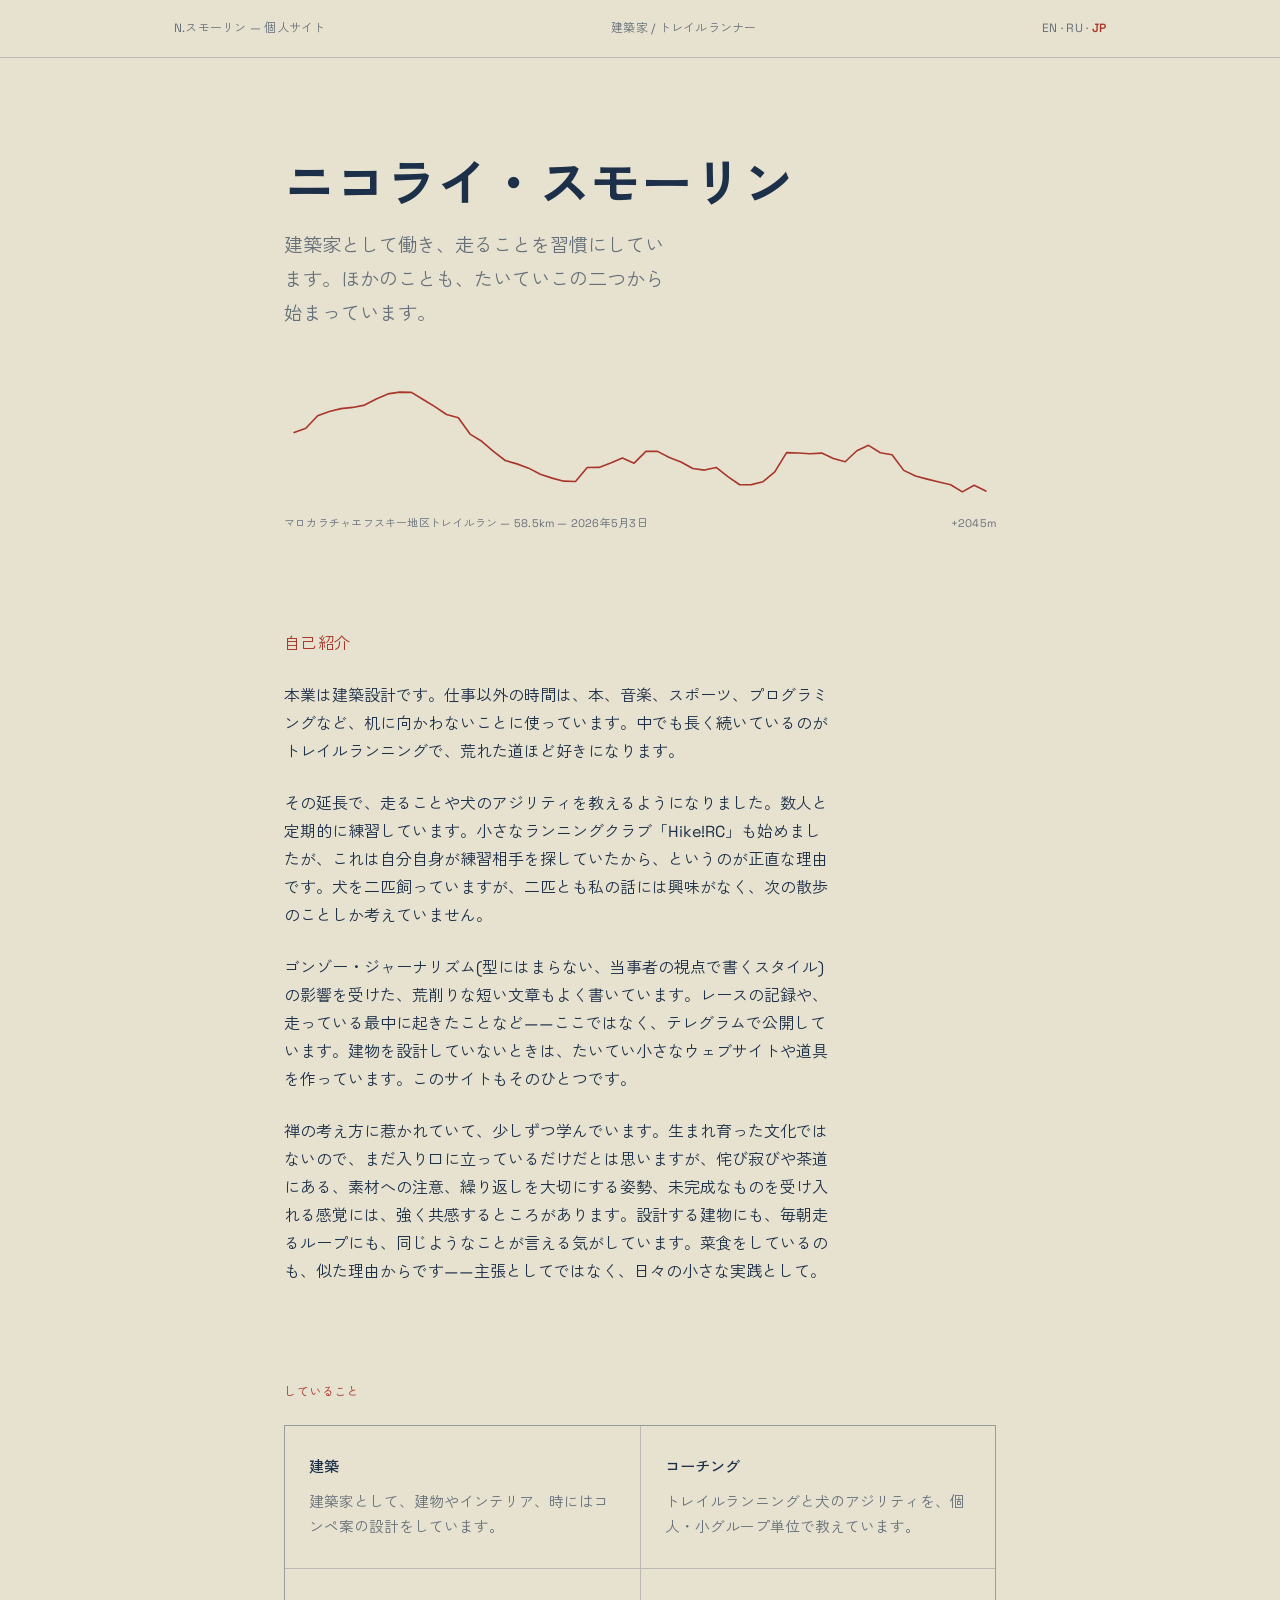
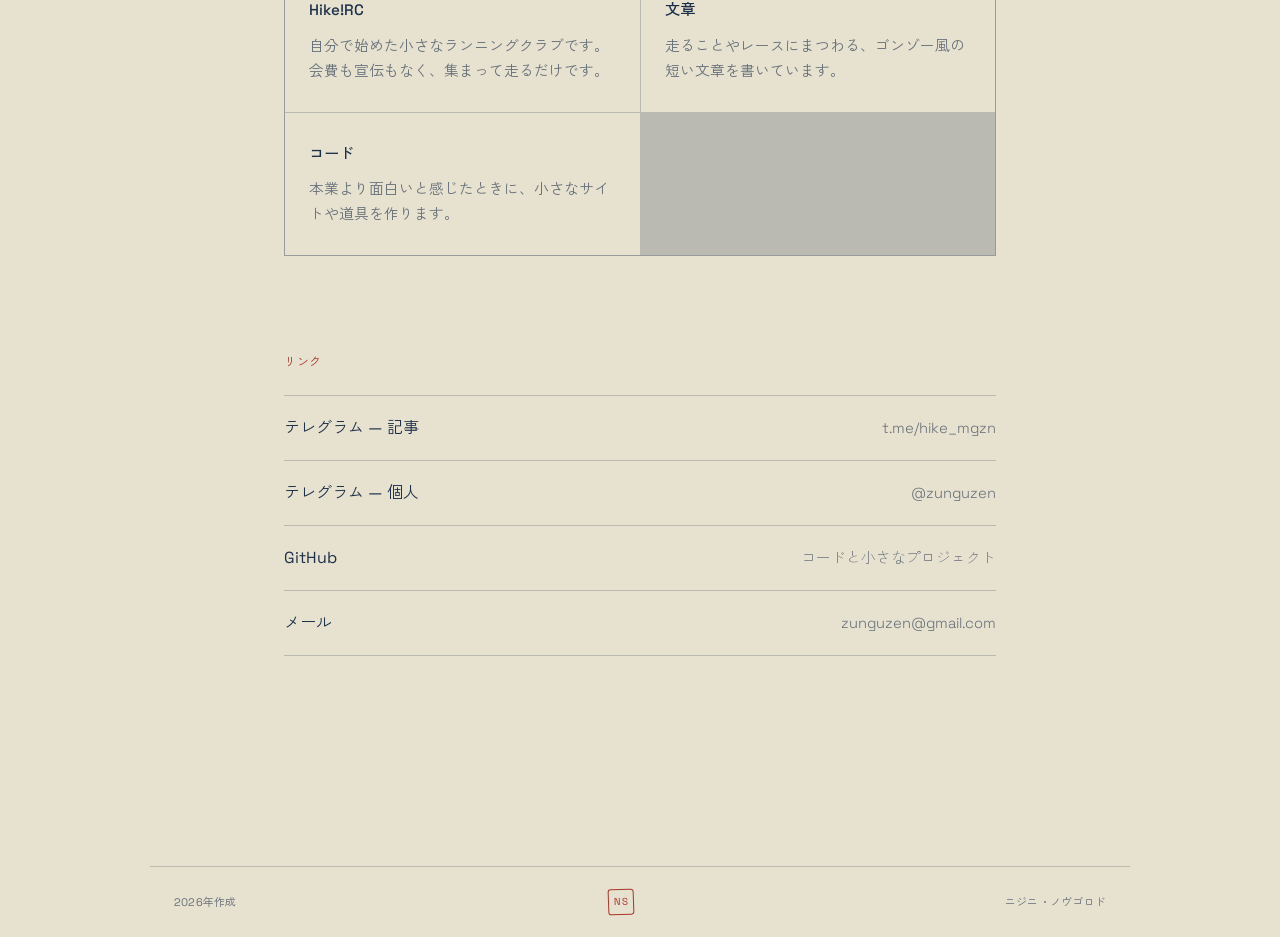
==== ja.html @ e9636cd4 "initial commit" ====
<!DOCTYPE html>
<html lang="ja">
<head>
<meta charset="UTF-8">
<meta name="viewport" content="width=device-width, initial-scale=1.0">
<title>ニコライ・スモーリン</title>
<meta name="description" content="ニコライ・スモーリン — 建築家、トレイルランナー、コーチ、そして文章を書く人。">
<link rel="preconnect" href="https://fonts.googleapis.com">
<link rel="preconnect" href="https://fonts.gstatic.com" crossorigin>
<link href="https://fonts.googleapis.com/css2?family=Space+Grotesk:wght@300;400;500;600;700&family=Zen+Kaku+Gothic+New:wght@300;400;500;700&display=swap" rel="stylesheet">
<style>
  :root{
    --ink: #E7E1CF;
    --ink-2: #DED6BC;
    --chalk: #1D3049;
    --chalk-dim: rgba(29,48,73,0.64);
    --rust: #A8362A;
    --hairline: rgba(29,48,73,0.22);
    --max-w: 760px;
  }

  *{ box-sizing: border-box; }
  html{ -webkit-text-size-adjust: 100%; }
  body{
    margin:0;
    background: var(--ink);
    color: var(--chalk);
    font-family: 'Space Grotesk', 'Zen Kaku Gothic New', sans-serif;
    line-height: 1.75;
    -webkit-font-smoothing: antialiased;
  }

  a{ color: var(--chalk); text-decoration: none; border-bottom: 1px solid var(--rust); }
  a:hover{ color: var(--rust); }
  a:focus-visible, button:focus-visible{
    outline: 2px solid var(--rust);
    outline-offset: 3px;
  }

  .sheet{
    max-width: 980px;
    margin: 0 auto;
    padding: 0 24px;
  }

  header.titleblock{
    border-bottom: 1px solid var(--hairline);
  }
  .titleblock-inner{
    max-width: 980px;
    margin: 0 auto;
    padding: 18px 24px;
    display:flex;
    justify-content: space-between;
    gap: 16px;
    font-family: 'Space Grotesk', 'Zen Kaku Gothic New', sans-serif;
    font-size: 12px;
    letter-spacing: 0.02em;
    color: var(--chalk-dim);
  }
  .titleblock-inner span{ white-space: nowrap; }
  .langs a{ border-bottom: none; color: var(--chalk-dim); }
  .langs a:hover{ color: var(--rust); }
  .langs strong{ color: var(--rust); font-weight: 600; }

  main{ padding-top: 96px; padding-bottom: 120px; }

  .hero{ max-width: var(--max-w); margin: 0 auto 28px; padding: 0 24px; }
  .hero h1{
    font-family: 'Space Grotesk', 'Zen Kaku Gothic New', sans-serif;
    font-weight: 700;
    font-size: clamp(2.1rem, 6vw, 3.2rem);
    letter-spacing: 0;
    margin: 0 0 14px;
    line-height: 1.2;
  }
  .hero p.role{
    font-family: 'Space Grotesk', 'Zen Kaku Gothic New', sans-serif;
    font-weight: 400;
    font-size: clamp(1.02rem, 2.4vw, 1.2rem);
    color: var(--chalk-dim);
    margin: 0 0 52px;
    max-width: 32ch;
  }

  .profile{
    max-width: var(--max-w);
    margin: 0 auto 10px;
    padding: 0 24px;
  }
  .profile svg{ width:100%; height: auto; display:block; }
  .profile-caption{
    max-width: var(--max-w);
    margin: 0 auto 96px;
    padding: 0 24px;
    font-family: 'Space Grotesk', 'Zen Kaku Gothic New', sans-serif;
    font-size: 11px;
    letter-spacing: 0.02em;
    color: var(--chalk-dim);
    display:flex;
    justify-content: space-between;
  }

  section{ max-width: var(--max-w); margin: 0 auto; padding: 0 24px; }
  section + section{ margin-top: 96px; }

  .label{
    font-family: 'Space Grotesk', 'Zen Kaku Gothic New', sans-serif;
    font-size: 12px;
    letter-spacing: 0.05em;
    color: var(--rust);
    margin: 0 0 22px;
  }

  .about p{
    font-size: 1rem;
    font-weight: 400;
    max-width: 34em;
    margin: 0 0 1.5em;
  }
  .about p:last-child{ margin-bottom: 0; }

  .grid{
    display:grid;
    grid-template-columns: repeat(2, 1fr);
    gap: 1px;
    background: var(--hairline);
    border: 1px solid var(--hairline);
    margin-top: 4px;
  }
  .grid-item{
    background: var(--ink);
    padding: 28px 24px;
  }
  .grid-item h3{
    font-family: 'Space Grotesk', 'Zen Kaku Gothic New', sans-serif;
    font-size: 0.95rem;
    font-weight: 500;
    margin: 0 0 10px;
  }
  .grid-item p{
    font-size: 0.92rem;
    color: var(--chalk-dim);
    margin: 0;
    line-height: 1.7;
  }

  .links{
    display:flex;
    flex-direction: column;
    border-top: 1px solid var(--hairline);
  }
  .links a{
    display:flex;
    justify-content: space-between;
    align-items: baseline;
    gap: 16px;
    padding: 18px 0;
    border-bottom: 1px solid var(--hairline);
    font-family: 'Space Grotesk', 'Zen Kaku Gothic New', sans-serif;
    font-size: 1rem;
  }
  .links a .desc{
    font-family: 'Space Grotesk', 'Zen Kaku Gothic New', sans-serif;
    font-weight: 300;
    font-size: 0.92rem;
    color: var(--chalk-dim);
    text-align: right;
  }
  .links a:hover .desc{ color: var(--rust); }

  footer{
    border-top: 1px solid var(--hairline);
    margin-top: 90px;
    padding: 22px 24px;
    font-family: 'Space Grotesk', 'Zen Kaku Gothic New', sans-serif;
    font-size: 11px;
    letter-spacing: 0.02em;
    color: var(--chalk-dim);
    display:flex;
    justify-content: space-between;
    align-items:center;
    max-width: 980px;
    margin-left:auto;
    margin-right:auto;
  }
  .seal{
    width: 26px;
    height: 26px;
    border: 1.5px solid var(--rust);
    border-radius: 3px;
    color: var(--rust);
    display:flex;
    align-items:center;
    justify-content:center;
    font-family: 'Space Grotesk', 'Zen Kaku Gothic New', sans-serif;
    font-size: 10px;
    letter-spacing: 0.02em;
    transform: rotate(-2deg);
    flex-shrink: 0;
  }

  @media (max-width: 560px){
    .grid{ grid-template-columns: 1fr; }
    .titleblock-inner{ font-size: 10.5px; }
    .links a{ flex-direction: column; gap: 2px; }
    .links a .desc{ text-align: left; }
    footer{ flex-direction: column; gap: 6px; }
  }

  @media (prefers-reduced-motion: no-preference){
    .profile path.route{
      stroke-dasharray: 900;
      stroke-dashoffset: 900;
      animation: draw 1.6s ease-out forwards;
    }
  }
  @keyframes draw{ to{ stroke-dashoffset: 0; } }
</style>
</head>
<body>

<header class="titleblock">
  <div class="titleblock-inner">
    <span>N.スモーリン — 個人サイト</span>
    <span>建築家 / トレイルランナー</span>
    <span class="langs"><a href="index.html">EN</a> · <a href="ru.html">RU</a> · <strong>JP</strong></span>
  </div>
</header>

<main>
  <div class="hero">
    <h1>ニコライ・スモーリン</h1>
    <p class="role">建築家として働き、走ることを習慣にしています。ほかのことも、たいていこの二つから始まっています。</p>
  </div>

  <div class="profile" aria-hidden="true">
    <svg viewBox="0 0 700 120" preserveAspectRatio="none">
      <path class="route" d="M10.0,49.7 L21.5,45.5 L33.1,33.2 L44.6,29.0 L56.1,26.2 L67.6,25.0 L79.2,22.7 L90.7,16.7 L102.2,11.7 L113.7,10.0 L125.3,10.2 L136.8,17.2 L148.3,24.2 L159.8,32.0 L171.4,35.1 L182.9,51.2 L194.4,58.3 L205.9,68.2 L217.5,77.2 L229.0,80.5 L240.5,84.7 L252.0,90.7 L263.6,94.5 L275.1,97.5 L286.6,97.8 L298.1,84.1 L309.7,84.0 L321.2,79.7 L332.7,74.7 L344.2,79.8 L355.8,68.2 L367.3,68.2 L378.8,74.3 L390.3,78.6 L401.9,85.1 L413.4,86.6 L424.9,84.0 L436.4,93.0 L448.0,101.0 L459.5,100.9 L471.0,98.0 L482.5,88.3 L494.1,69.4 L505.6,69.8 L517.1,70.6 L528.6,69.9 L540.2,75.2 L551.7,78.4 L563.2,67.6 L574.7,62.3 L586.3,69.6 L597.8,71.5 L609.3,86.9 L620.8,92.5 L632.4,95.5 L643.9,98.3 L655.4,101.0 L666.9,108.0 L678.5,101.5 L690.0,107.2"
            fill="none" stroke="var(--rust)" stroke-width="1.6" stroke-linecap="round" stroke-linejoin="round"/>
    </svg>
  </div>
  <div class="profile-caption">
    <span>マロカラチャエフスキー地区トレイルラン — 58.5km — 2026年5月3日</span>
    <span>+2045m</span>
  </div>

  <section class="about">
    <p class="label">自己紹介</p>
    <p>本業は建築設計です。仕事以外の時間は、本、音楽、スポーツ、プログラミングなど、机に向かわないことに使っています。中でも長く続いているのがトレイルランニングで、荒れた道ほど好きになります。</p>
    <p>その延長で、走ることや犬のアジリティを教えるようになりました。数人と定期的に練習しています。小さなランニングクラブ「Hike!RC」も始めましたが、これは自分自身が練習相手を探していたから、というのが正直な理由です。犬を二匹飼っていますが、二匹とも私の話には興味がなく、次の散歩のことしか考えていません。</p>
    <p>ゴンゾー・ジャーナリズム(型にはまらない、当事者の視点で書くスタイル)の影響を受けた、荒削りな短い文章もよく書いています。レースの記録や、走っている最中に起きたことなど――ここではなく、テレグラムで公開しています。建物を設計していないときは、たいてい小さなウェブサイトや道具を作っています。このサイトもそのひとつです。</p>
    <p>禅の考え方に惹かれていて、少しずつ学んでいます。生まれ育った文化ではないので、まだ入り口に立っているだけだとは思いますが、侘び寂びや茶道にある、素材への注意、繰り返しを大切にする姿勢、未完成なものを受け入れる感覚には、強く共感するところがあります。設計する建物にも、毎朝走るループにも、同じようなことが言える気がしています。菜食をしているのも、似た理由からです――主張としてではなく、日々の小さな実践として。</p>
  </section>

  <section class="what">
    <p class="label">していること</p>
    <div class="grid">
      <div class="grid-item">
        <h3>建築</h3>
        <p>建築家として、建物やインテリア、時にはコンペ案の設計をしています。</p>
      </div>
      <div class="grid-item">
        <h3>コーチング</h3>
        <p>トレイルランニングと犬のアジリティを、個人・小グループ単位で教えています。</p>
      </div>
      <div class="grid-item">
        <h3>Hike!RC</h3>
        <p>自分で始めた小さなランニングクラブです。会費も宣伝もなく、集まって走るだけです。</p>
      </div>
      <div class="grid-item">
        <h3>文章</h3>
        <p>走ることやレースにまつわる、ゴンゾー風の短い文章を書いています。</p>
      </div>
      <div class="grid-item">
        <h3>コード</h3>
        <p>本業より面白いと感じたときに、小さなサイトや道具を作ります。</p>
      </div>
    </div>
  </section>

  <section class="elsewhere">
    <p class="label">リンク</p>
    <div class="links">
      <a href="https://t.me/hike_mgzn" target="_blank" rel="noopener">
        <span>テレグラム — 記事</span>
        <span class="desc">t.me/hike_mgzn</span>
      </a>
      <a href="https://t.me/zunguzen" target="_blank" rel="noopener">
        <span>テレグラム — 個人</span>
        <span class="desc">@zunguzen</span>
      </a>
      <a href="https://github.com/zunguzen" target="_blank" rel="noopener">
        <span>GitHub</span>
        <span class="desc">コードと小さなプロジェクト</span>
      </a>
      <a href="mailto:zunguzen@gmail.com">
        <span>メール</span>
        <span class="desc">zunguzen@gmail.com</span>
      </a>
    </div>
  </section>
</main>

<footer>
  <span>2026年作成</span>
  <span class="seal" aria-hidden="true">NS</span>
  <span>ニジニ・ノヴゴロド</span>
</footer>

</body>
</html>
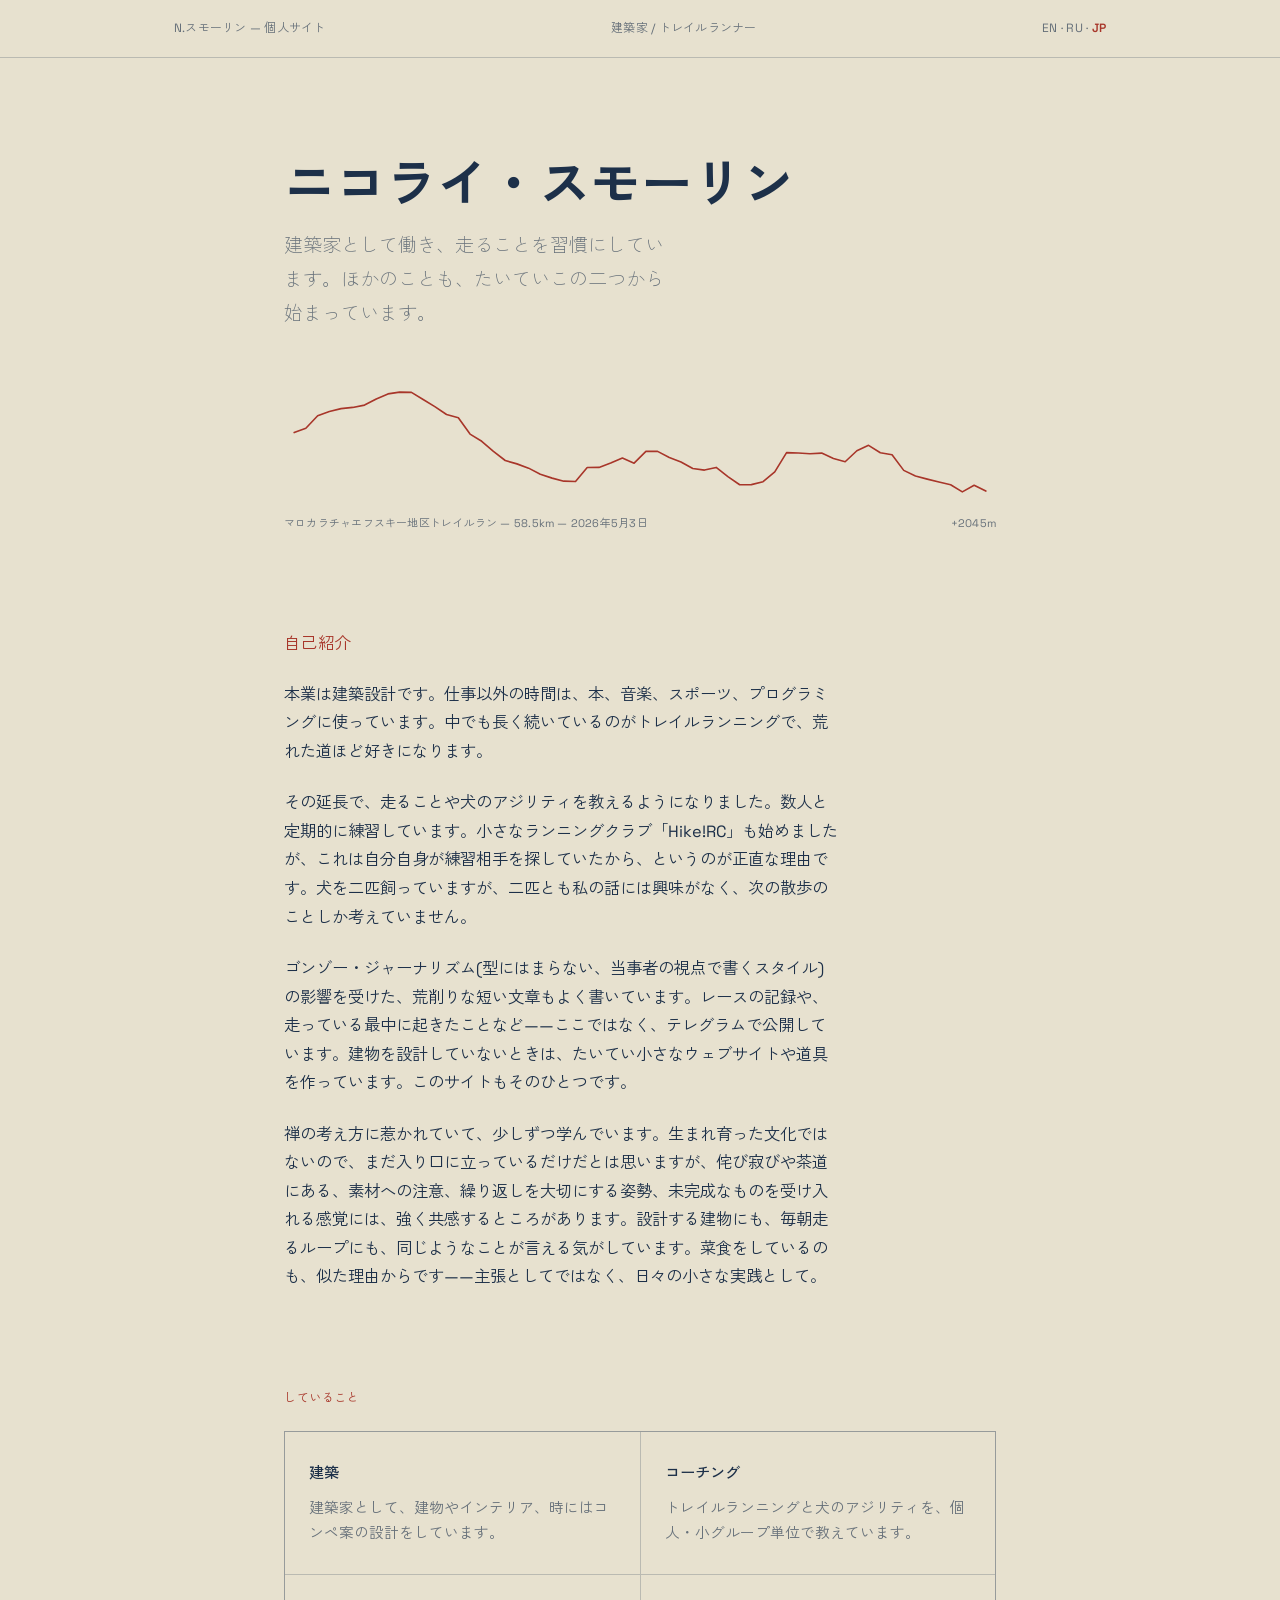
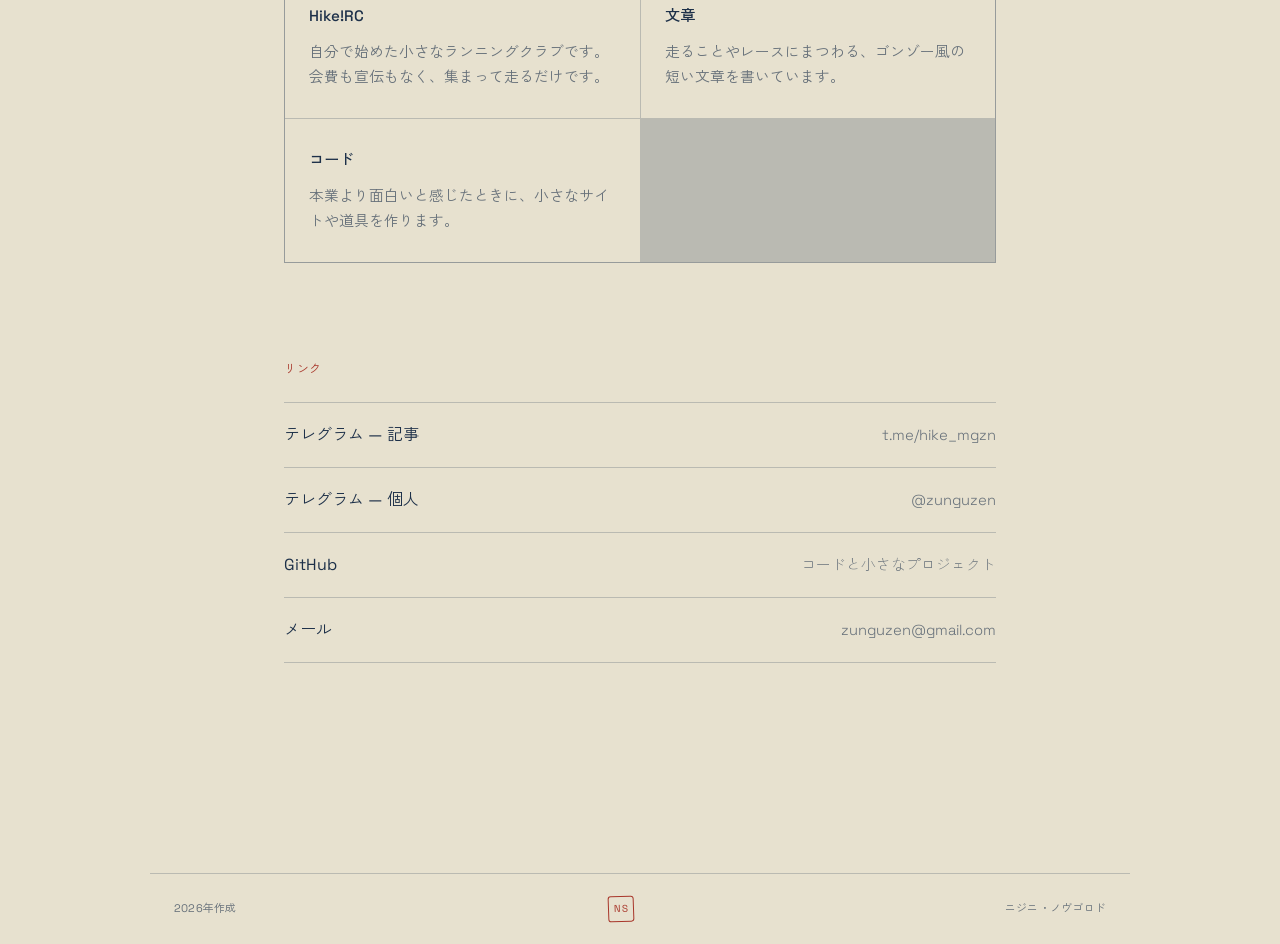
==== commit 648d1fd9: "styles added" ====
--- a/ja.html
+++ b/ja.html
@@ -8,215 +8,7 @@
 <link rel="preconnect" href="https://fonts.googleapis.com">
 <link rel="preconnect" href="https://fonts.gstatic.com" crossorigin>
 <link href="https://fonts.googleapis.com/css2?family=Space+Grotesk:wght@300;400;500;600;700&family=Zen+Kaku+Gothic+New:wght@300;400;500;700&display=swap" rel="stylesheet">
-<style>
-  :root{
-    --ink: #E7E1CF;
-    --ink-2: #DED6BC;
-    --chalk: #1D3049;
-    --chalk-dim: rgba(29,48,73,0.64);
-    --rust: #A8362A;
-    --hairline: rgba(29,48,73,0.22);
-    --max-w: 760px;
-  }
-
-  *{ box-sizing: border-box; }
-  html{ -webkit-text-size-adjust: 100%; }
-  body{
-    margin:0;
-    background: var(--ink);
-    color: var(--chalk);
-    font-family: 'Space Grotesk', 'Zen Kaku Gothic New', sans-serif;
-    line-height: 1.75;
-    -webkit-font-smoothing: antialiased;
-  }
-
-  a{ color: var(--chalk); text-decoration: none; border-bottom: 1px solid var(--rust); }
-  a:hover{ color: var(--rust); }
-  a:focus-visible, button:focus-visible{
-    outline: 2px solid var(--rust);
-    outline-offset: 3px;
-  }
-
-  .sheet{
-    max-width: 980px;
-    margin: 0 auto;
-    padding: 0 24px;
-  }
-
-  header.titleblock{
-    border-bottom: 1px solid var(--hairline);
-  }
-  .titleblock-inner{
-    max-width: 980px;
-    margin: 0 auto;
-    padding: 18px 24px;
-    display:flex;
-    justify-content: space-between;
-    gap: 16px;
-    font-family: 'Space Grotesk', 'Zen Kaku Gothic New', sans-serif;
-    font-size: 12px;
-    letter-spacing: 0.02em;
-    color: var(--chalk-dim);
-  }
-  .titleblock-inner span{ white-space: nowrap; }
-  .langs a{ border-bottom: none; color: var(--chalk-dim); }
-  .langs a:hover{ color: var(--rust); }
-  .langs strong{ color: var(--rust); font-weight: 600; }
-
-  main{ padding-top: 96px; padding-bottom: 120px; }
-
-  .hero{ max-width: var(--max-w); margin: 0 auto 28px; padding: 0 24px; }
-  .hero h1{
-    font-family: 'Space Grotesk', 'Zen Kaku Gothic New', sans-serif;
-    font-weight: 700;
-    font-size: clamp(2.1rem, 6vw, 3.2rem);
-    letter-spacing: 0;
-    margin: 0 0 14px;
-    line-height: 1.2;
-  }
-  .hero p.role{
-    font-family: 'Space Grotesk', 'Zen Kaku Gothic New', sans-serif;
-    font-weight: 400;
-    font-size: clamp(1.02rem, 2.4vw, 1.2rem);
-    color: var(--chalk-dim);
-    margin: 0 0 52px;
-    max-width: 32ch;
-  }
-
-  .profile{
-    max-width: var(--max-w);
-    margin: 0 auto 10px;
-    padding: 0 24px;
-  }
-  .profile svg{ width:100%; height: auto; display:block; }
-  .profile-caption{
-    max-width: var(--max-w);
-    margin: 0 auto 96px;
-    padding: 0 24px;
-    font-family: 'Space Grotesk', 'Zen Kaku Gothic New', sans-serif;
-    font-size: 11px;
-    letter-spacing: 0.02em;
-    color: var(--chalk-dim);
-    display:flex;
-    justify-content: space-between;
-  }
-
-  section{ max-width: var(--max-w); margin: 0 auto; padding: 0 24px; }
-  section + section{ margin-top: 96px; }
-
-  .label{
-    font-family: 'Space Grotesk', 'Zen Kaku Gothic New', sans-serif;
-    font-size: 12px;
-    letter-spacing: 0.05em;
-    color: var(--rust);
-    margin: 0 0 22px;
-  }
-
-  .about p{
-    font-size: 1rem;
-    font-weight: 400;
-    max-width: 34em;
-    margin: 0 0 1.5em;
-  }
-  .about p:last-child{ margin-bottom: 0; }
-
-  .grid{
-    display:grid;
-    grid-template-columns: repeat(2, 1fr);
-    gap: 1px;
-    background: var(--hairline);
-    border: 1px solid var(--hairline);
-    margin-top: 4px;
-  }
-  .grid-item{
-    background: var(--ink);
-    padding: 28px 24px;
-  }
-  .grid-item h3{
-    font-family: 'Space Grotesk', 'Zen Kaku Gothic New', sans-serif;
-    font-size: 0.95rem;
-    font-weight: 500;
-    margin: 0 0 10px;
-  }
-  .grid-item p{
-    font-size: 0.92rem;
-    color: var(--chalk-dim);
-    margin: 0;
-    line-height: 1.7;
-  }
-
-  .links{
-    display:flex;
-    flex-direction: column;
-    border-top: 1px solid var(--hairline);
-  }
-  .links a{
-    display:flex;
-    justify-content: space-between;
-    align-items: baseline;
-    gap: 16px;
-    padding: 18px 0;
-    border-bottom: 1px solid var(--hairline);
-    font-family: 'Space Grotesk', 'Zen Kaku Gothic New', sans-serif;
-    font-size: 1rem;
-  }
-  .links a .desc{
-    font-family: 'Space Grotesk', 'Zen Kaku Gothic New', sans-serif;
-    font-weight: 300;
-    font-size: 0.92rem;
-    color: var(--chalk-dim);
-    text-align: right;
-  }
-  .links a:hover .desc{ color: var(--rust); }
-
-  footer{
-    border-top: 1px solid var(--hairline);
-    margin-top: 90px;
-    padding: 22px 24px;
-    font-family: 'Space Grotesk', 'Zen Kaku Gothic New', sans-serif;
-    font-size: 11px;
-    letter-spacing: 0.02em;
-    color: var(--chalk-dim);
-    display:flex;
-    justify-content: space-between;
-    align-items:center;
-    max-width: 980px;
-    margin-left:auto;
-    margin-right:auto;
-  }
-  .seal{
-    width: 26px;
-    height: 26px;
-    border: 1.5px solid var(--rust);
-    border-radius: 3px;
-    color: var(--rust);
-    display:flex;
-    align-items:center;
-    justify-content:center;
-    font-family: 'Space Grotesk', 'Zen Kaku Gothic New', sans-serif;
-    font-size: 10px;
-    letter-spacing: 0.02em;
-    transform: rotate(-2deg);
-    flex-shrink: 0;
-  }
-
-  @media (max-width: 560px){
-    .grid{ grid-template-columns: 1fr; }
-    .titleblock-inner{ font-size: 10.5px; }
-    .links a{ flex-direction: column; gap: 2px; }
-    .links a .desc{ text-align: left; }
-    footer{ flex-direction: column; gap: 6px; }
-  }
-
-  @media (prefers-reduced-motion: no-preference){
-    .profile path.route{
-      stroke-dasharray: 900;
-      stroke-dashoffset: 900;
-      animation: draw 1.6s ease-out forwards;
-    }
-  }
-  @keyframes draw{ to{ stroke-dashoffset: 0; } }
-</style>
+<link rel="stylesheet" href="style.css">
 </head>
 <body>
 
@@ -247,7 +39,7 @@
 
   <section class="about">
     <p class="label">自己紹介</p>
-    <p>本業は建築設計です。仕事以外の時間は、本、音楽、スポーツ、プログラミングなど、机に向かわないことに使っています。中でも長く続いているのがトレイルランニングで、荒れた道ほど好きになります。</p>
+    <p>本業は建築設計です。仕事以外の時間は、本、音楽、スポーツ、プログラミングに使っています。中でも長く続いているのがトレイルランニングで、荒れた道ほど好きになります。</p>
     <p>その延長で、走ることや犬のアジリティを教えるようになりました。数人と定期的に練習しています。小さなランニングクラブ「Hike!RC」も始めましたが、これは自分自身が練習相手を探していたから、というのが正直な理由です。犬を二匹飼っていますが、二匹とも私の話には興味がなく、次の散歩のことしか考えていません。</p>
     <p>ゴンゾー・ジャーナリズム(型にはまらない、当事者の視点で書くスタイル)の影響を受けた、荒削りな短い文章もよく書いています。レースの記録や、走っている最中に起きたことなど――ここではなく、テレグラムで公開しています。建物を設計していないときは、たいてい小さなウェブサイトや道具を作っています。このサイトもそのひとつです。</p>
     <p>禅の考え方に惹かれていて、少しずつ学んでいます。生まれ育った文化ではないので、まだ入り口に立っているだけだとは思いますが、侘び寂びや茶道にある、素材への注意、繰り返しを大切にする姿勢、未完成なものを受け入れる感覚には、強く共感するところがあります。設計する建物にも、毎朝走るループにも、同じようなことが言える気がしています。菜食をしているのも、似た理由からです――主張としてではなく、日々の小さな実践として。</p>
--- a/style.css
+++ b/style.css
@@ -0,0 +1,258 @@
+:root{
+  --ink: #E7E1CF;
+  --ink-2: #DED6BC;
+  --chalk: #1D3049;
+  --chalk-dim: rgba(29,48,73,0.64);
+  --rust: #A8362A;
+  --hairline: rgba(29,48,73,0.22);
+  --max-w: 760px;
+
+  /* language-tunable values — overridden per html[lang] below */
+  --font: 'Space Grotesk', sans-serif;
+  --body-lh: 1.5;
+  --title-tracking: 0.06em;
+  --hero-size: clamp(2.6rem, 7vw, 4rem);
+  --hero-tracking: -0.015em;
+  --hero-lh: 1.02;
+  --role-size: clamp(1.1rem, 2.6vw, 1.4rem);
+  --role-maxw: 42ch;
+  --caption-tracking: 0.08em;
+  --label-tracking: 0.08em;
+  --about-maxw: 62ch;
+  --links-font-size: 1.05rem;
+  --desc-font-size: 0.95rem;
+  --grid-p-size: 0.96rem;
+  --grid-p-lh: 1.5;
+  --footer-tracking: 0.06em;
+}
+
+html[lang="ru"]{
+  --font: 'Space Grotesk', 'IBM Plex Sans', sans-serif;
+  --body-lh: 1.55;
+  --title-tracking: 0.04em;
+  --hero-size: clamp(2.4rem, 6.5vw, 3.7rem);
+  --hero-tracking: -0.01em;
+  --hero-lh: 1.05;
+  --caption-tracking: 0.05em;
+  --label-tracking: 0.05em;
+  --footer-tracking: 0.04em;
+}
+
+html[lang="ja"]{
+  --font: 'Space Grotesk', 'Zen Kaku Gothic New', sans-serif;
+  --body-lh: 1.75;
+  --title-tracking: 0.02em;
+  --hero-size: clamp(2.1rem, 6vw, 3.2rem);
+  --hero-tracking: 0;
+  --hero-lh: 1.2;
+  --role-size: clamp(1.02rem, 2.4vw, 1.2rem);
+  --role-maxw: 32ch;
+  --caption-tracking: 0.02em;
+  --label-tracking: 0.05em;
+  --about-maxw: 34em;
+  --links-font-size: 1rem;
+  --desc-font-size: 0.92rem;
+  --grid-p-size: 0.92rem;
+  --grid-p-lh: 1.7;
+  --footer-tracking: 0.02em;
+}
+
+*{ box-sizing: border-box; }
+html{ -webkit-text-size-adjust: 100%; }
+body{
+  margin:0;
+  background: var(--ink);
+  color: var(--chalk);
+  font-family: var(--font);
+  line-height: var(--body-lh);
+  -webkit-font-smoothing: antialiased;
+}
+
+a{ color: var(--chalk); text-decoration: none; border-bottom: 1px solid var(--rust); }
+a:hover{ color: var(--rust); }
+a:focus-visible, button:focus-visible{
+  outline: 2px solid var(--rust);
+  outline-offset: 3px;
+}
+
+.sheet{
+  max-width: 980px;
+  margin: 0 auto;
+  padding: 0 24px;
+}
+
+/* Title block, drafting-sheet convention: identifies the drawing */
+header.titleblock{
+  border-bottom: 1px solid var(--hairline);
+}
+.titleblock-inner{
+  max-width: 980px;
+  margin: 0 auto;
+  padding: 18px 24px;
+  display:flex;
+  justify-content: space-between;
+  gap: 16px;
+  font-family: var(--font);
+  font-size: 12px;
+  letter-spacing: var(--title-tracking);
+  color: var(--chalk-dim);
+}
+.titleblock-inner span{ white-space: nowrap; }
+.langs a{ border-bottom: none; color: var(--chalk-dim); }
+.langs a:hover{ color: var(--rust); }
+.langs strong{ color: var(--rust); font-weight: 600; }
+
+main{ padding-top: 96px; padding-bottom: 120px; }
+
+.hero{ max-width: var(--max-w); margin: 0 auto 28px; padding: 0 24px; }
+.hero h1{
+  font-family: var(--font);
+  font-weight: 700;
+  font-size: var(--hero-size);
+  letter-spacing: var(--hero-tracking);
+  margin: 0 0 14px;
+  line-height: var(--hero-lh);
+}
+.hero p.role{
+  font-family: var(--font);
+  font-weight: 300;
+  font-size: var(--role-size);
+  color: var(--chalk-dim);
+  margin: 0 0 52px;
+  max-width: var(--role-maxw);
+}
+
+/* elevation profile motif */
+.profile{
+  max-width: var(--max-w);
+  margin: 0 auto 10px;
+  padding: 0 24px;
+}
+.profile svg{ width:100%; height: auto; display:block; }
+.profile-caption{
+  max-width: var(--max-w);
+  margin: 0 auto 96px;
+  padding: 0 24px;
+  font-family: var(--font);
+  font-size: 11px;
+  letter-spacing: var(--caption-tracking);
+  color: var(--chalk-dim);
+  display:flex;
+  justify-content: space-between;
+}
+
+section{ max-width: var(--max-w); margin: 0 auto; padding: 0 24px; }
+section + section{ margin-top: 96px; }
+
+.label{
+  font-family: var(--font);
+  font-size: 12px;
+  letter-spacing: var(--label-tracking);
+  color: var(--rust);
+  margin: 0 0 22px;
+}
+
+.about p{
+  font-size: 1.02rem;
+  font-weight: 400;
+  max-width: var(--about-maxw);
+  margin: 0 0 1.4em;
+}
+.about p:last-child{ margin-bottom: 0; }
+
+.grid{
+  display:grid;
+  grid-template-columns: repeat(2, 1fr);
+  gap: 1px;
+  background: var(--hairline);
+  border: 1px solid var(--hairline);
+  margin-top: 4px;
+}
+.grid-item{
+  background: var(--ink);
+  padding: 28px 24px;
+}
+.grid-item h3{
+  font-family: var(--font);
+  font-size: 0.95rem;
+  font-weight: 500;
+  margin: 0 0 10px;
+}
+.grid-item p{
+  font-size: var(--grid-p-size);
+  color: var(--chalk-dim);
+  margin: 0;
+  line-height: var(--grid-p-lh);
+}
+
+.links{
+  display:flex;
+  flex-direction: column;
+  border-top: 1px solid var(--hairline);
+}
+.links a{
+  display:flex;
+  justify-content: space-between;
+  align-items: baseline;
+  gap: 16px;
+  padding: 18px 0;
+  border-bottom: 1px solid var(--hairline);
+  font-family: var(--font);
+  font-size: var(--links-font-size);
+}
+.links a .desc{
+  font-family: var(--font);
+  font-weight: 300;
+  font-size: var(--desc-font-size);
+  color: var(--chalk-dim);
+  text-align: right;
+}
+.links a:hover .desc{ color: var(--rust); }
+
+footer{
+  border-top: 1px solid var(--hairline);
+  margin-top: 90px;
+  padding: 22px 24px;
+  font-family: var(--font);
+  font-size: 11px;
+  letter-spacing: var(--footer-tracking);
+  color: var(--chalk-dim);
+  display:flex;
+  justify-content: space-between;
+  align-items:center;
+  max-width: 980px;
+  margin-left:auto;
+  margin-right:auto;
+}
+.seal{
+  width: 26px;
+  height: 26px;
+  border: 1.5px solid var(--rust);
+  border-radius: 3px;
+  color: var(--rust);
+  display:flex;
+  align-items:center;
+  justify-content:center;
+  font-family: var(--font);
+  font-size: 10px;
+  letter-spacing: 0.02em;
+  transform: rotate(-2deg);
+  flex-shrink: 0;
+}
+
+@media (max-width: 560px){
+  .grid{ grid-template-columns: 1fr; }
+  .titleblock-inner{ font-size: 10.5px; }
+  .links a{ flex-direction: column; gap: 2px; }
+  .links a .desc{ text-align: left; }
+  footer{ flex-direction: column; gap: 6px; }
+}
+
+@media (prefers-reduced-motion: no-preference){
+  .profile path.route{
+    stroke-dasharray: 900;
+    stroke-dashoffset: 900;
+    animation: draw 1.6s ease-out forwards;
+  }
+}
+@keyframes draw{ to{ stroke-dashoffset: 0; } }
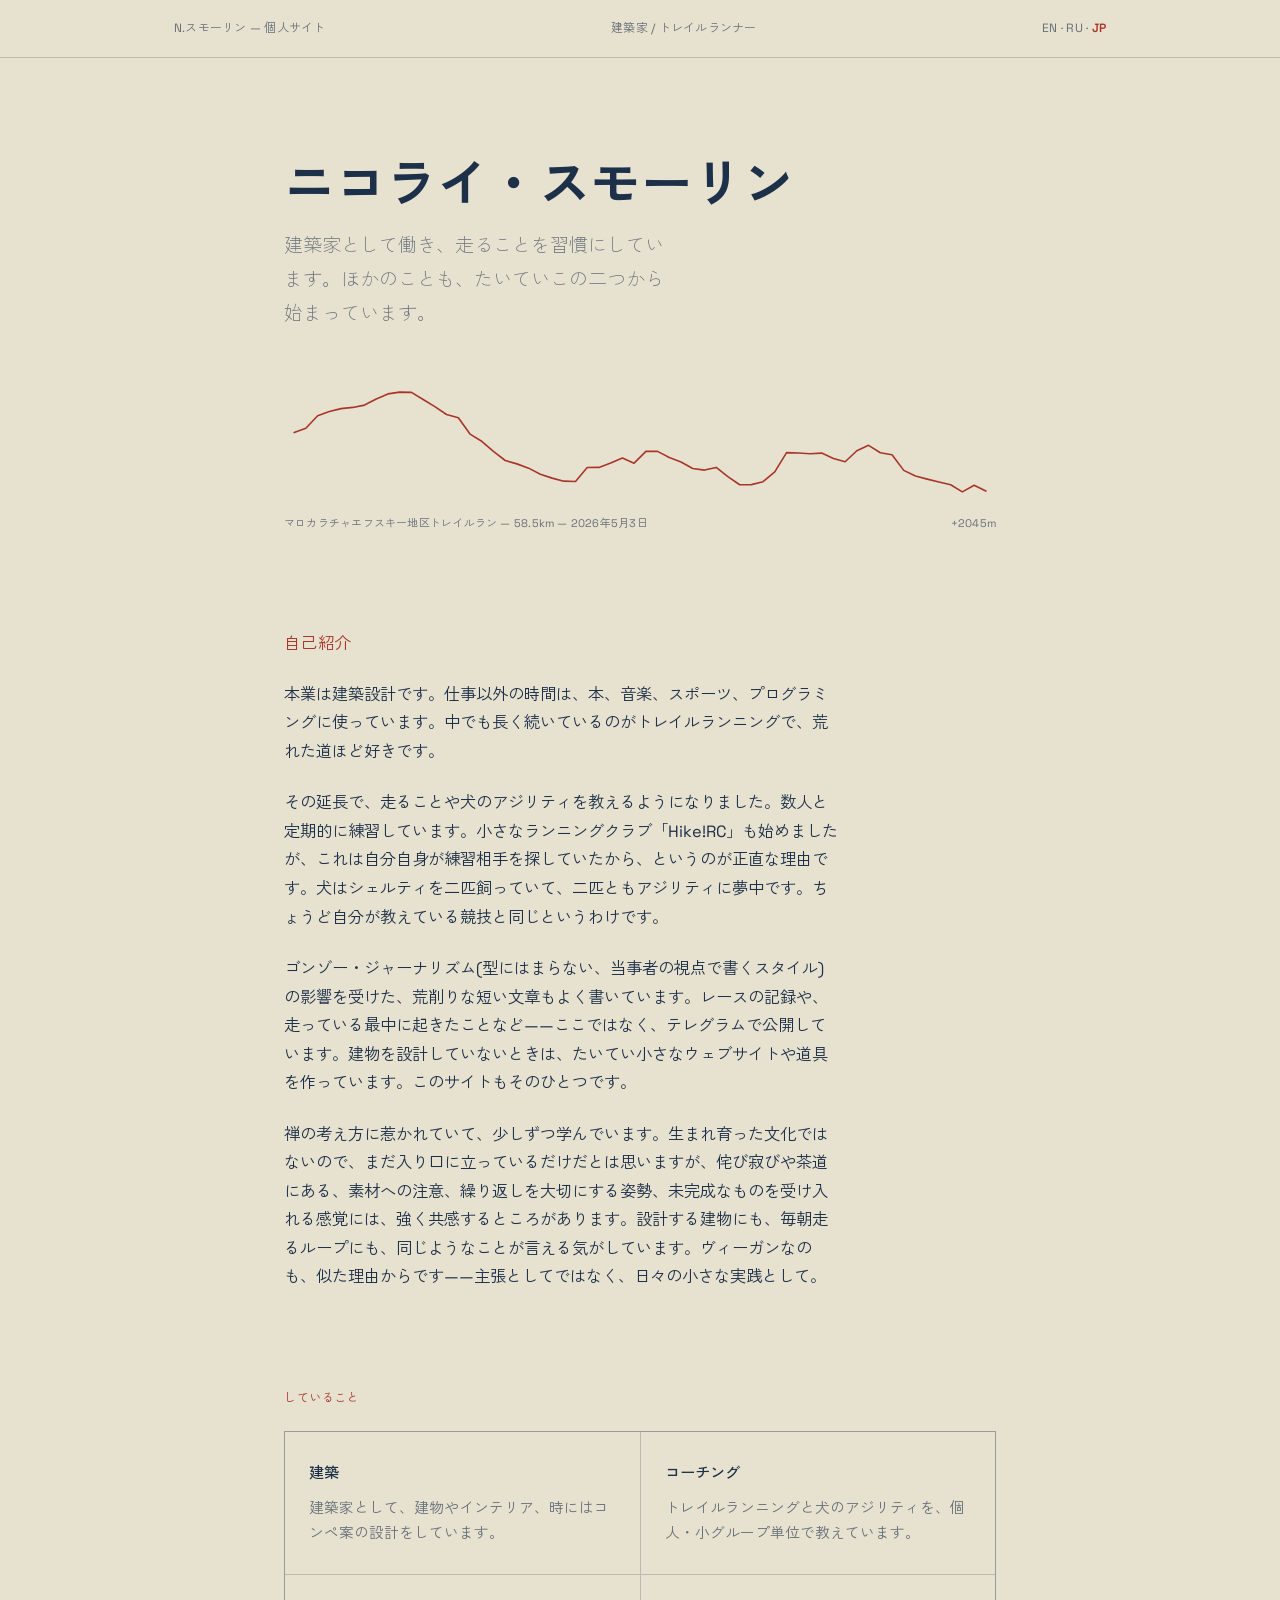
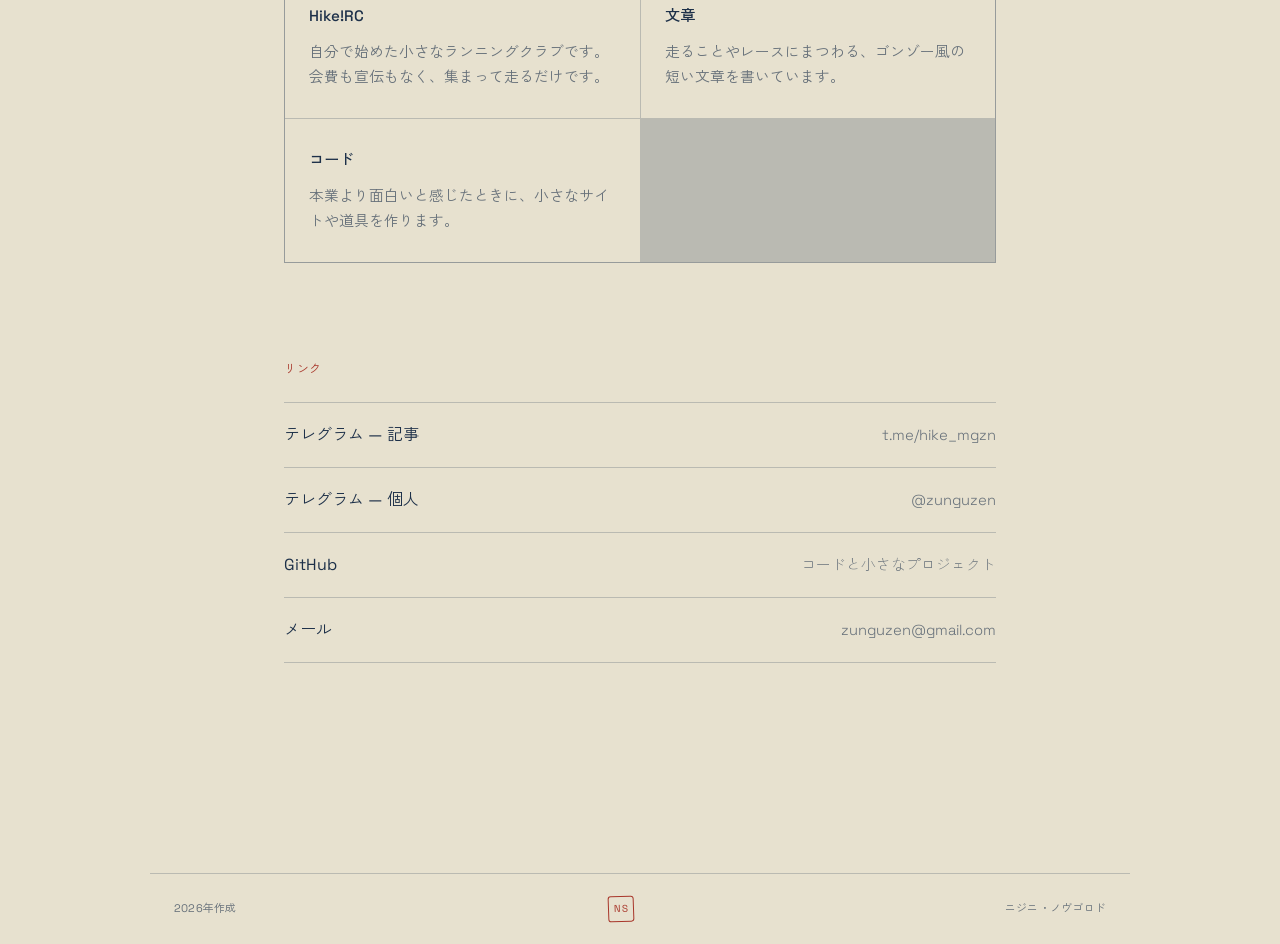
==== commit 52511cec: "Polish" ====
--- a/ja.html
+++ b/ja.html
@@ -39,10 +39,10 @@
 
   <section class="about">
     <p class="label">自己紹介</p>
-    <p>本業は建築設計です。仕事以外の時間は、本、音楽、スポーツ、プログラミングに使っています。中でも長く続いているのがトレイルランニングで、荒れた道ほど好きになります。</p>
-    <p>その延長で、走ることや犬のアジリティを教えるようになりました。数人と定期的に練習しています。小さなランニングクラブ「Hike!RC」も始めましたが、これは自分自身が練習相手を探していたから、というのが正直な理由です。犬を二匹飼っていますが、二匹とも私の話には興味がなく、次の散歩のことしか考えていません。</p>
+    <p>本業は建築設計です。仕事以外の時間は、本、音楽、スポーツ、プログラミングに使っています。中でも長く続いているのがトレイルランニングで、荒れた道ほど好きです。</p>
+    <p>その延長で、走ることや犬のアジリティを教えるようになりました。数人と定期的に練習しています。小さなランニングクラブ「Hike!RC」も始めましたが、これは自分自身が練習相手を探していたから、というのが正直な理由です。犬はシェルティを二匹飼っていて、二匹ともアジリティに夢中です。ちょうど自分が教えている競技と同じというわけです。</p>
     <p>ゴンゾー・ジャーナリズム(型にはまらない、当事者の視点で書くスタイル)の影響を受けた、荒削りな短い文章もよく書いています。レースの記録や、走っている最中に起きたことなど――ここではなく、テレグラムで公開しています。建物を設計していないときは、たいてい小さなウェブサイトや道具を作っています。このサイトもそのひとつです。</p>
-    <p>禅の考え方に惹かれていて、少しずつ学んでいます。生まれ育った文化ではないので、まだ入り口に立っているだけだとは思いますが、侘び寂びや茶道にある、素材への注意、繰り返しを大切にする姿勢、未完成なものを受け入れる感覚には、強く共感するところがあります。設計する建物にも、毎朝走るループにも、同じようなことが言える気がしています。菜食をしているのも、似た理由からです――主張としてではなく、日々の小さな実践として。</p>
+    <p>禅の考え方に惹かれていて、少しずつ学んでいます。生まれ育った文化ではないので、まだ入り口に立っているだけだとは思いますが、侘び寂びや茶道にある、素材への注意、繰り返しを大切にする姿勢、未完成なものを受け入れる感覚には、強く共感するところがあります。設計する建物にも、毎朝走るループにも、同じようなことが言える気がしています。ヴィーガンなのも、似た理由からです――主張としてではなく、日々の小さな実践として。</p>
   </section>
 
   <section class="what">
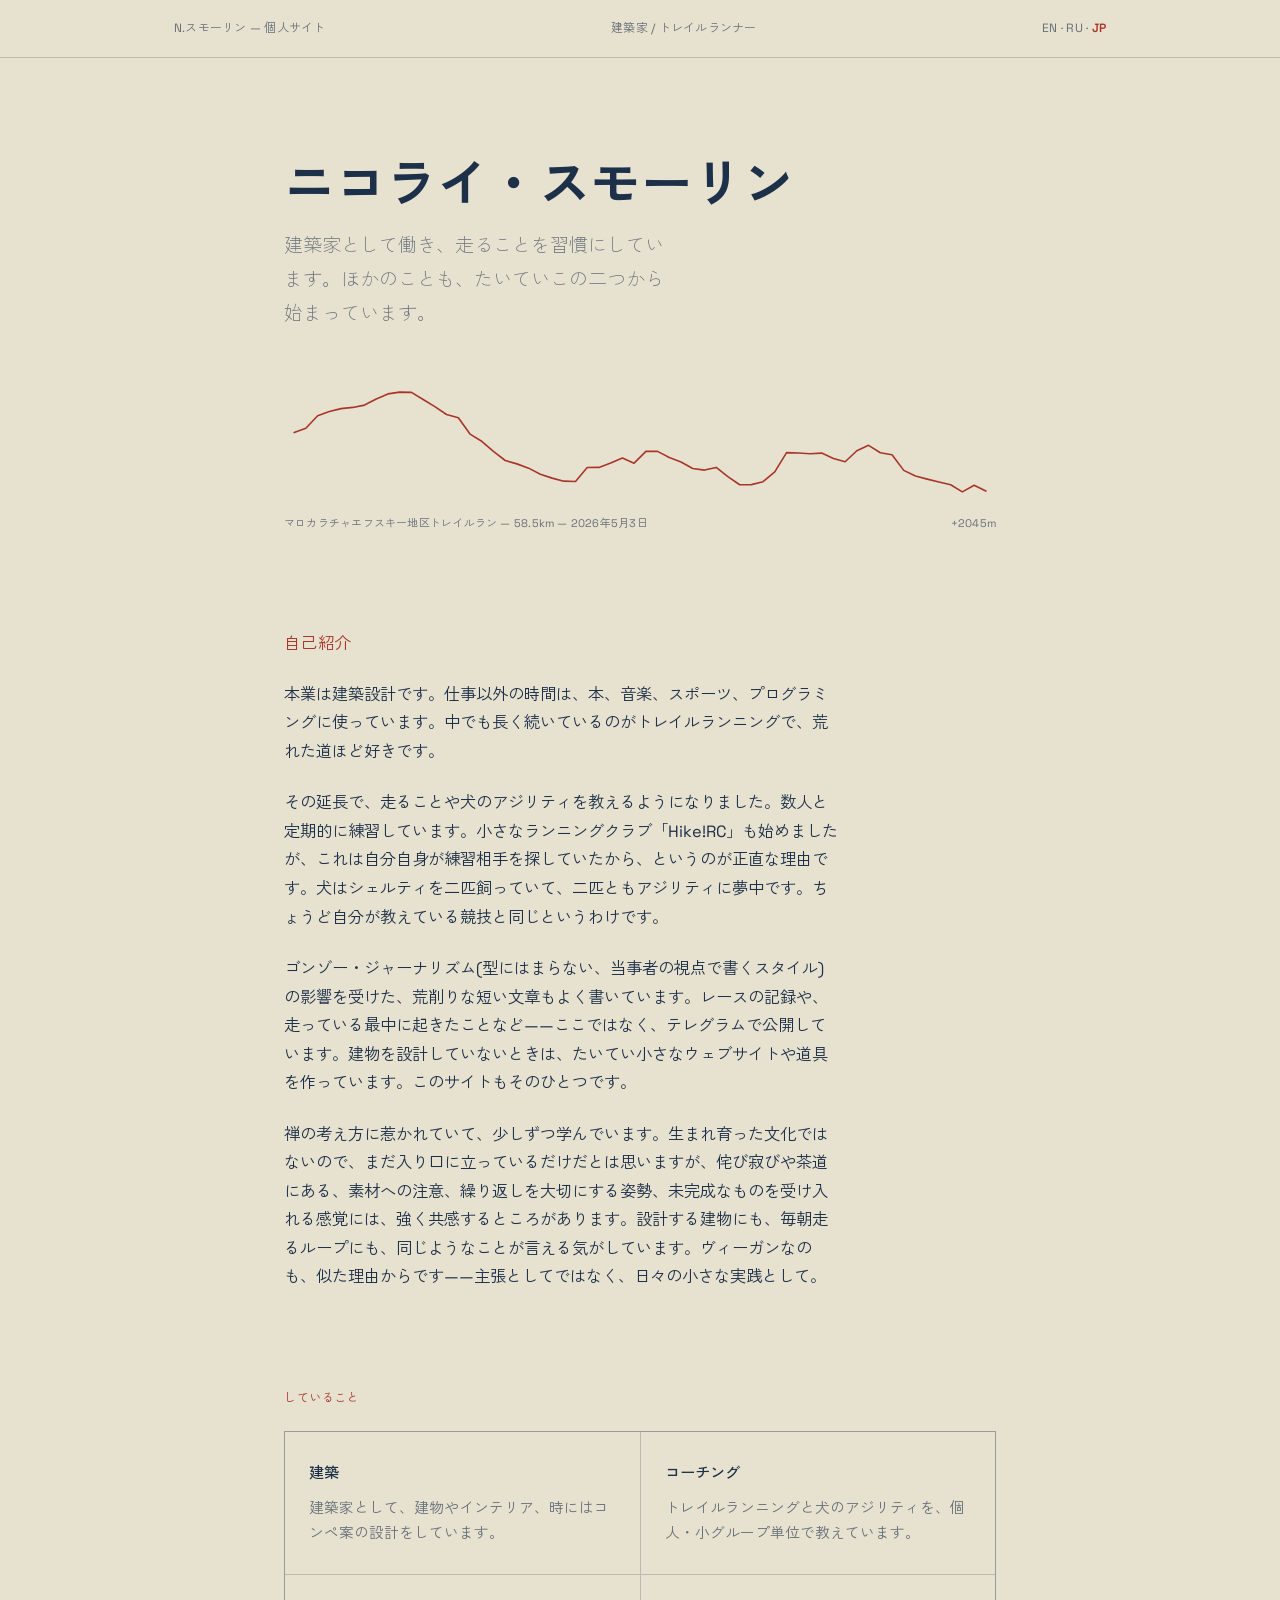
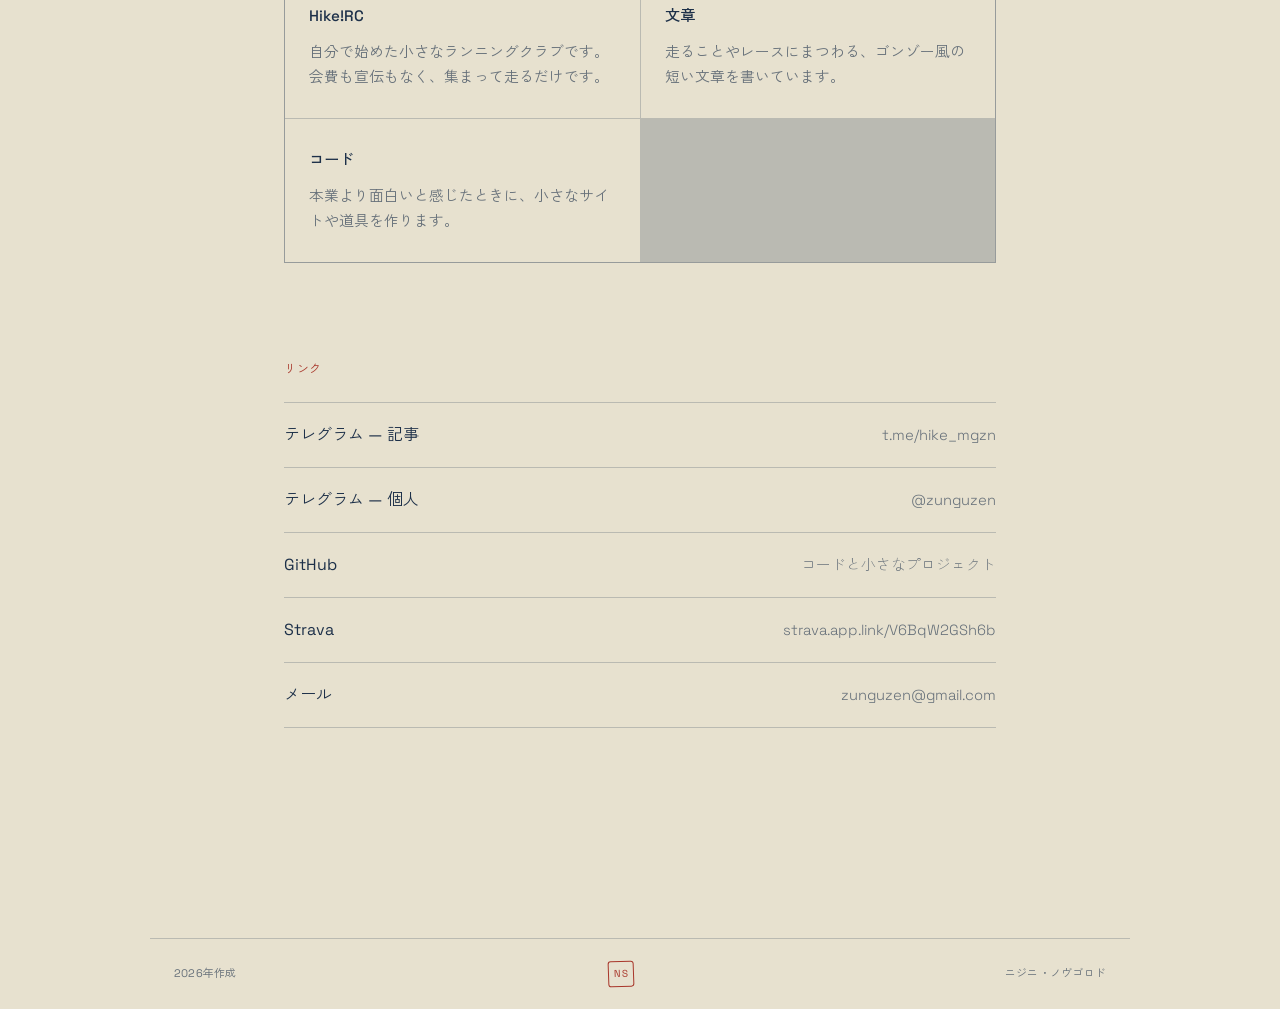
==== commit 75d0bc19: "added readme" ====
--- a/ja.html
+++ b/ja.html
@@ -86,6 +86,10 @@
         <span>GitHub</span>
         <span class="desc">コードと小さなプロジェクト</span>
       </a>
+      <a href="https://strava.app.link/V6BqW2GSh6b" target="_blank" rel="noopener">
+        <span>Strava</span>
+        <span class="desc">strava.app.link/V6BqW2GSh6b</span>
+      </a>
       <a href="mailto:zunguzen@gmail.com">
         <span>メール</span>
         <span class="desc">zunguzen@gmail.com</span>
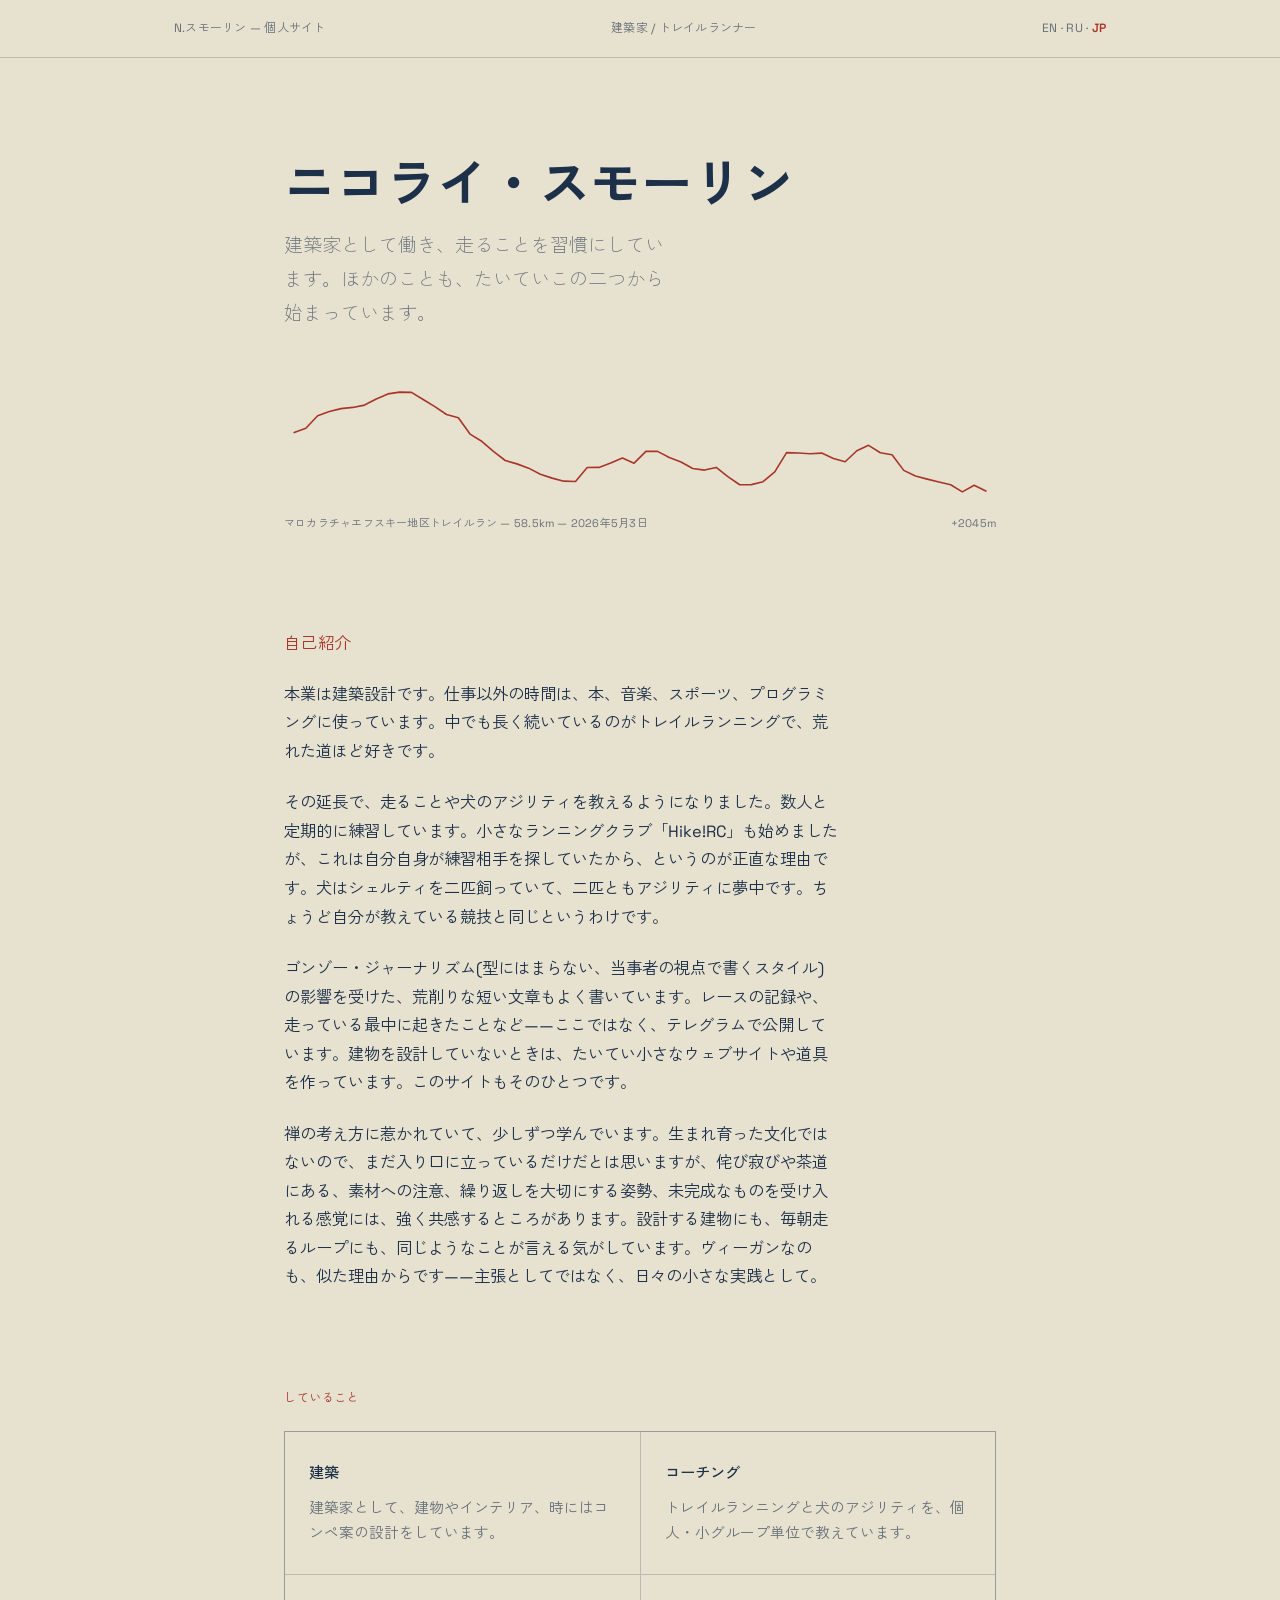
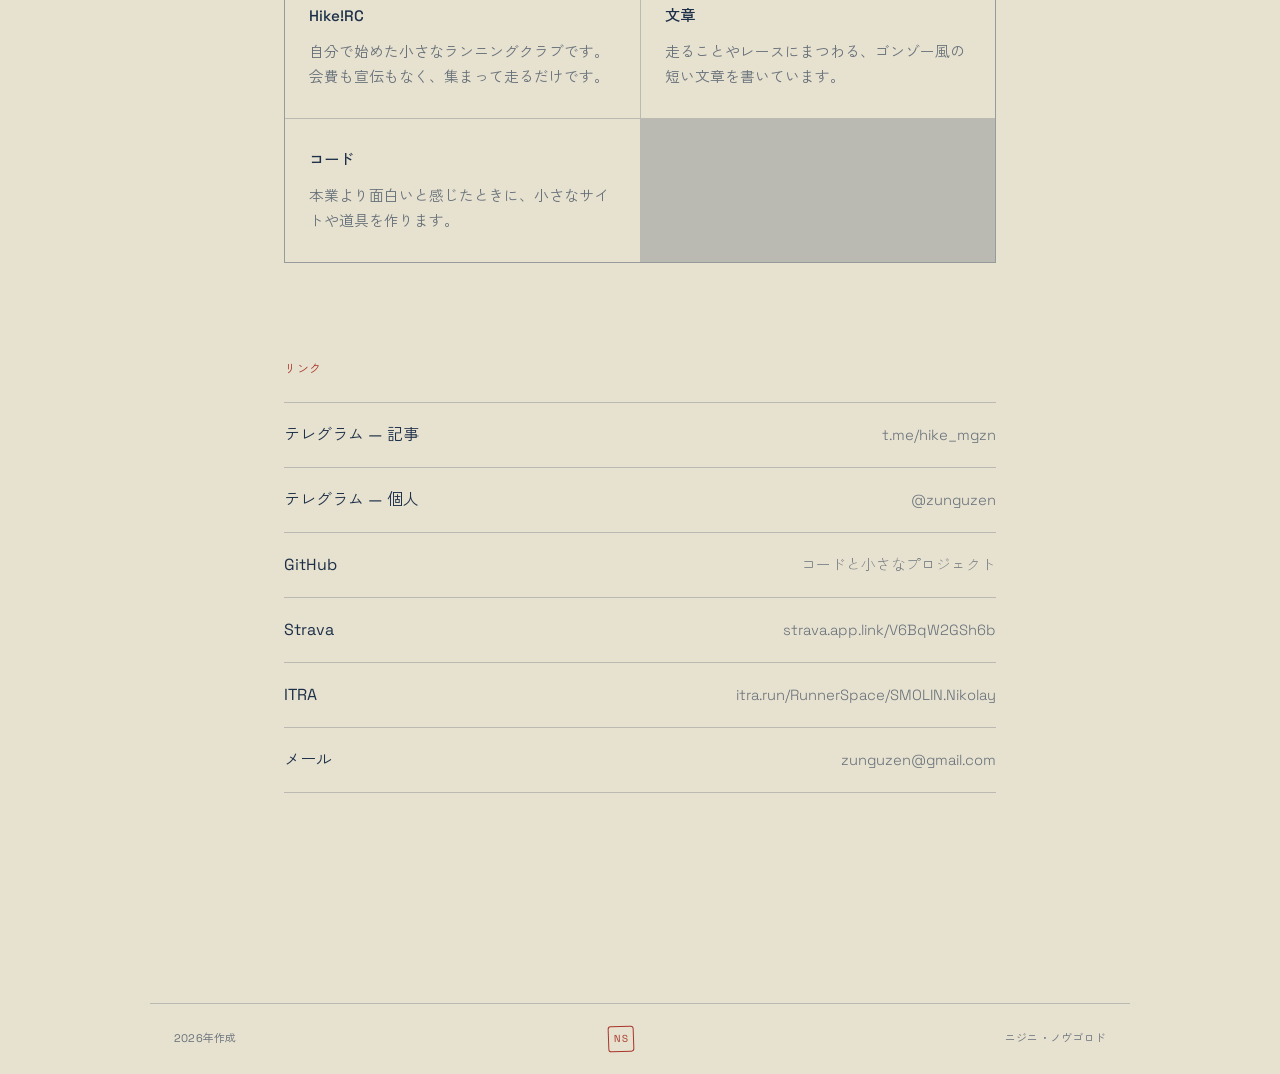
==== commit 6f625ef1: "Add ITRA runner profile link Co-Authored-By: Claude Sonnet 5 <noreply@anthropic.com> Claude-Session:" ====
--- a/ja.html
+++ b/ja.html
@@ -90,6 +90,10 @@
         <span>Strava</span>
         <span class="desc">strava.app.link/V6BqW2GSh6b</span>
       </a>
+      <a href="https://itra.run/RunnerSpace/SMOLIN.Nikolay/7432931" target="_blank" rel="noopener">
+        <span>ITRA</span>
+        <span class="desc">itra.run/RunnerSpace/SMOLIN.Nikolay</span>
+      </a>
       <a href="mailto:zunguzen@gmail.com">
         <span>メール</span>
         <span class="desc">zunguzen@gmail.com</span>
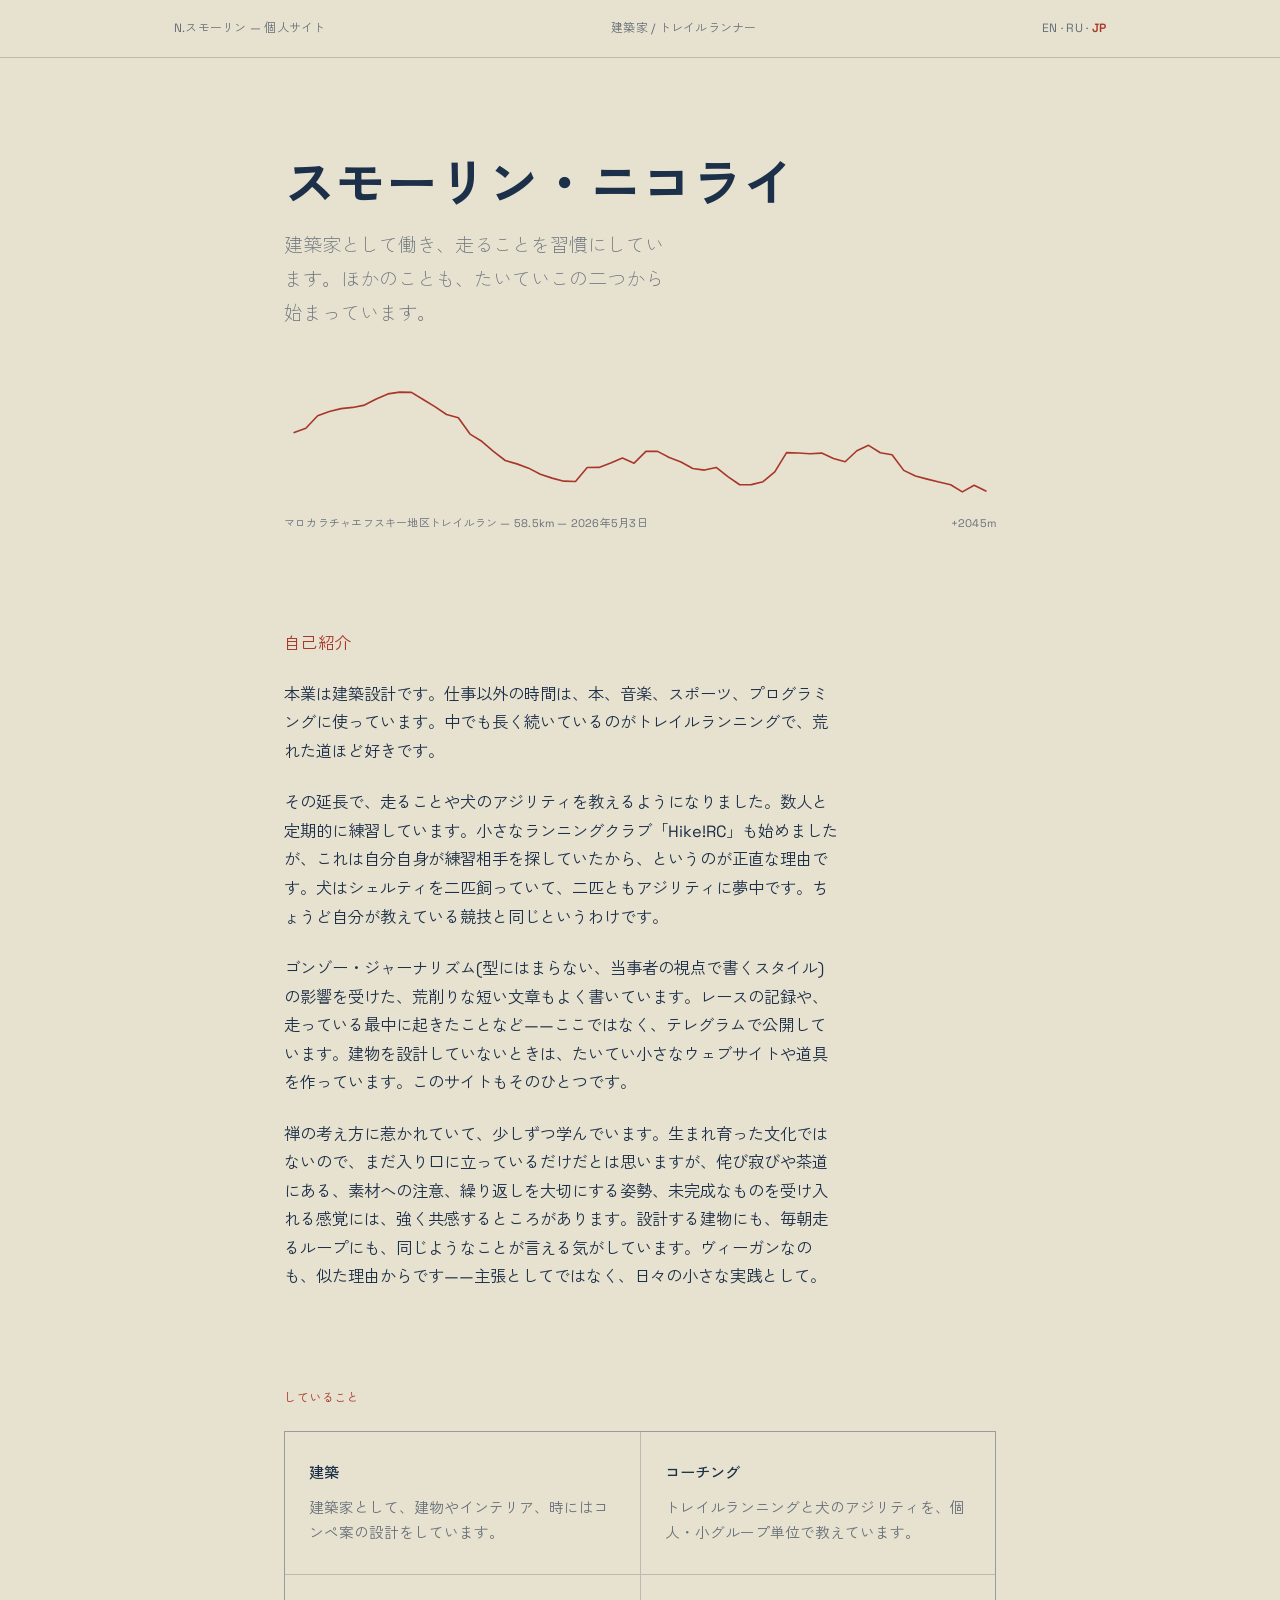
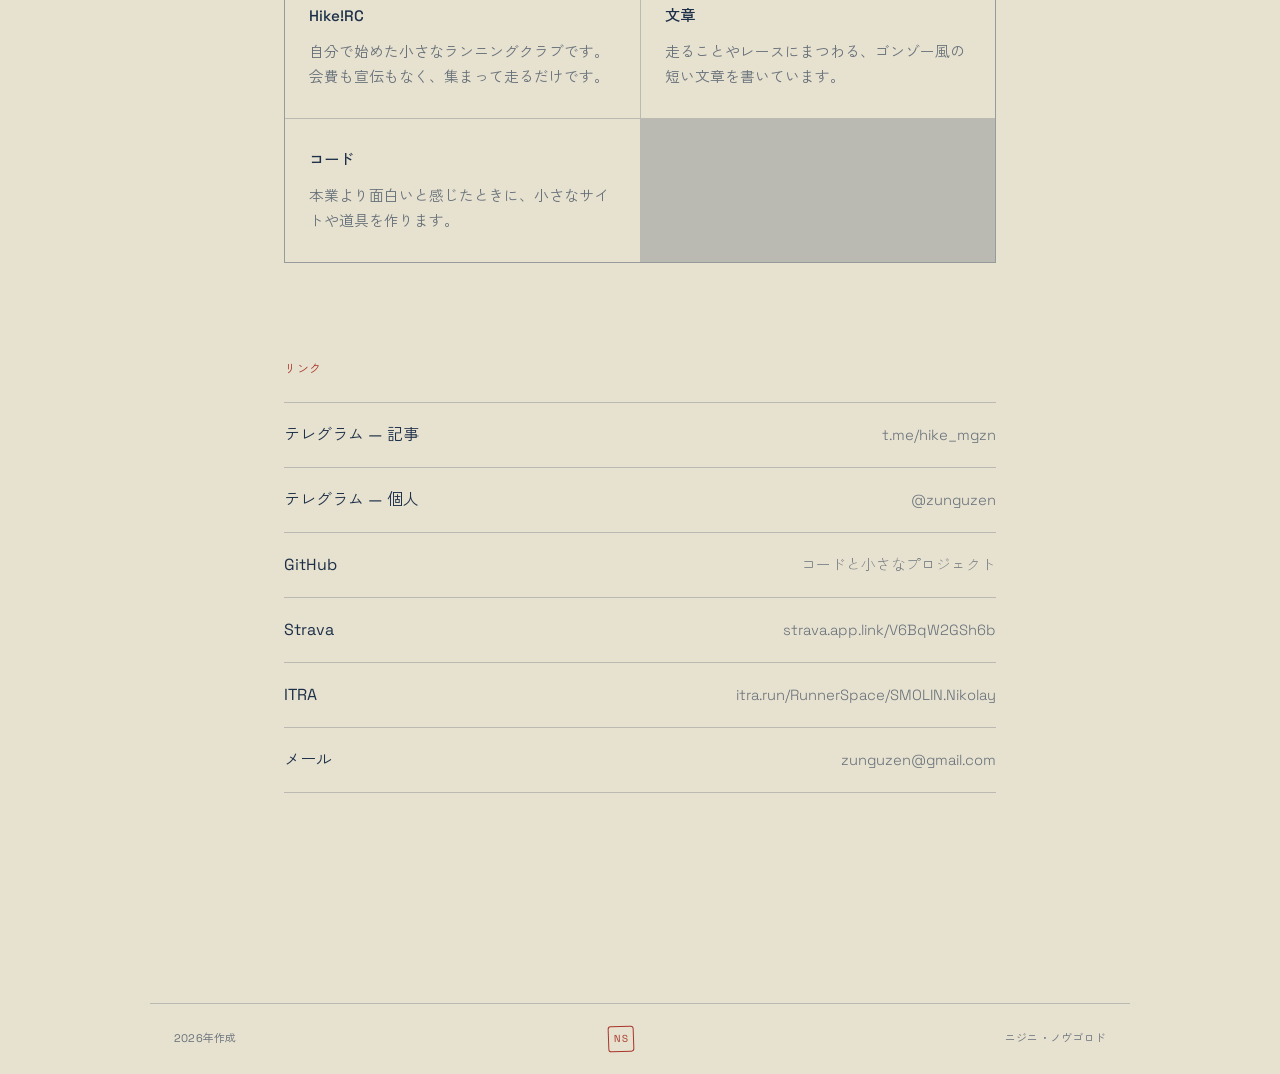
==== commit 3606bd39: "Use surname-first name order on Japanese page Co-Authored-By: Claude Sonnet 5 <noreply@anthropic.com" ====
--- a/ja.html
+++ b/ja.html
@@ -3,8 +3,8 @@
 <head>
 <meta charset="UTF-8">
 <meta name="viewport" content="width=device-width, initial-scale=1.0">
-<title>ニコライ・スモーリン</title>
-<meta name="description" content="ニコライ・スモーリン — 建築家、トレイルランナー、コーチ、そして文章を書く人。">
+<title>スモーリン・ニコライ</title>
+<meta name="description" content="スモーリン・ニコライ — 建築家、トレイルランナー、コーチ、そして文章を書く人。">
 <link rel="preconnect" href="https://fonts.googleapis.com">
 <link rel="preconnect" href="https://fonts.gstatic.com" crossorigin>
 <link href="https://fonts.googleapis.com/css2?family=Space+Grotesk:wght@300;400;500;600;700&family=Zen+Kaku+Gothic+New:wght@300;400;500;700&display=swap" rel="stylesheet">
@@ -22,7 +22,7 @@
 
 <main>
   <div class="hero">
-    <h1>ニコライ・スモーリン</h1>
+    <h1>スモーリン・ニコライ</h1>
     <p class="role">建築家として働き、走ることを習慣にしています。ほかのことも、たいていこの二つから始まっています。</p>
   </div>
 
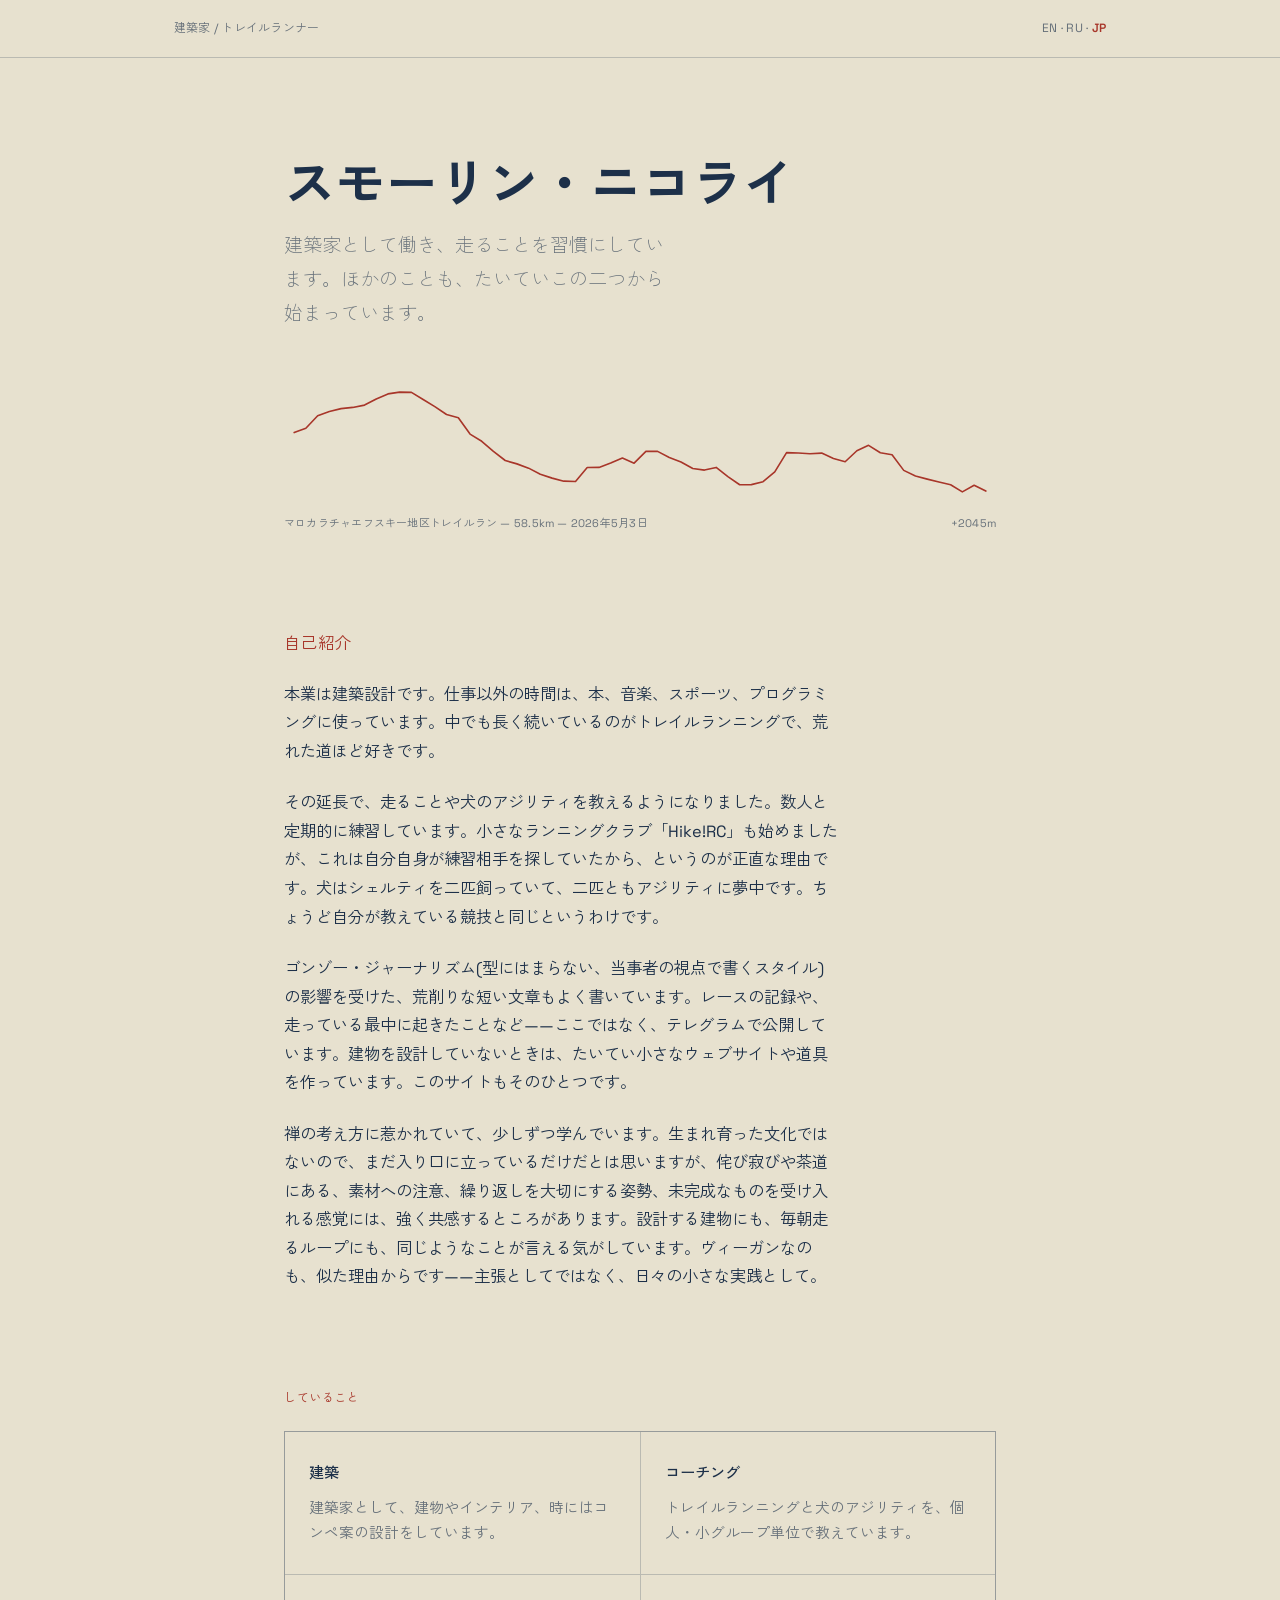
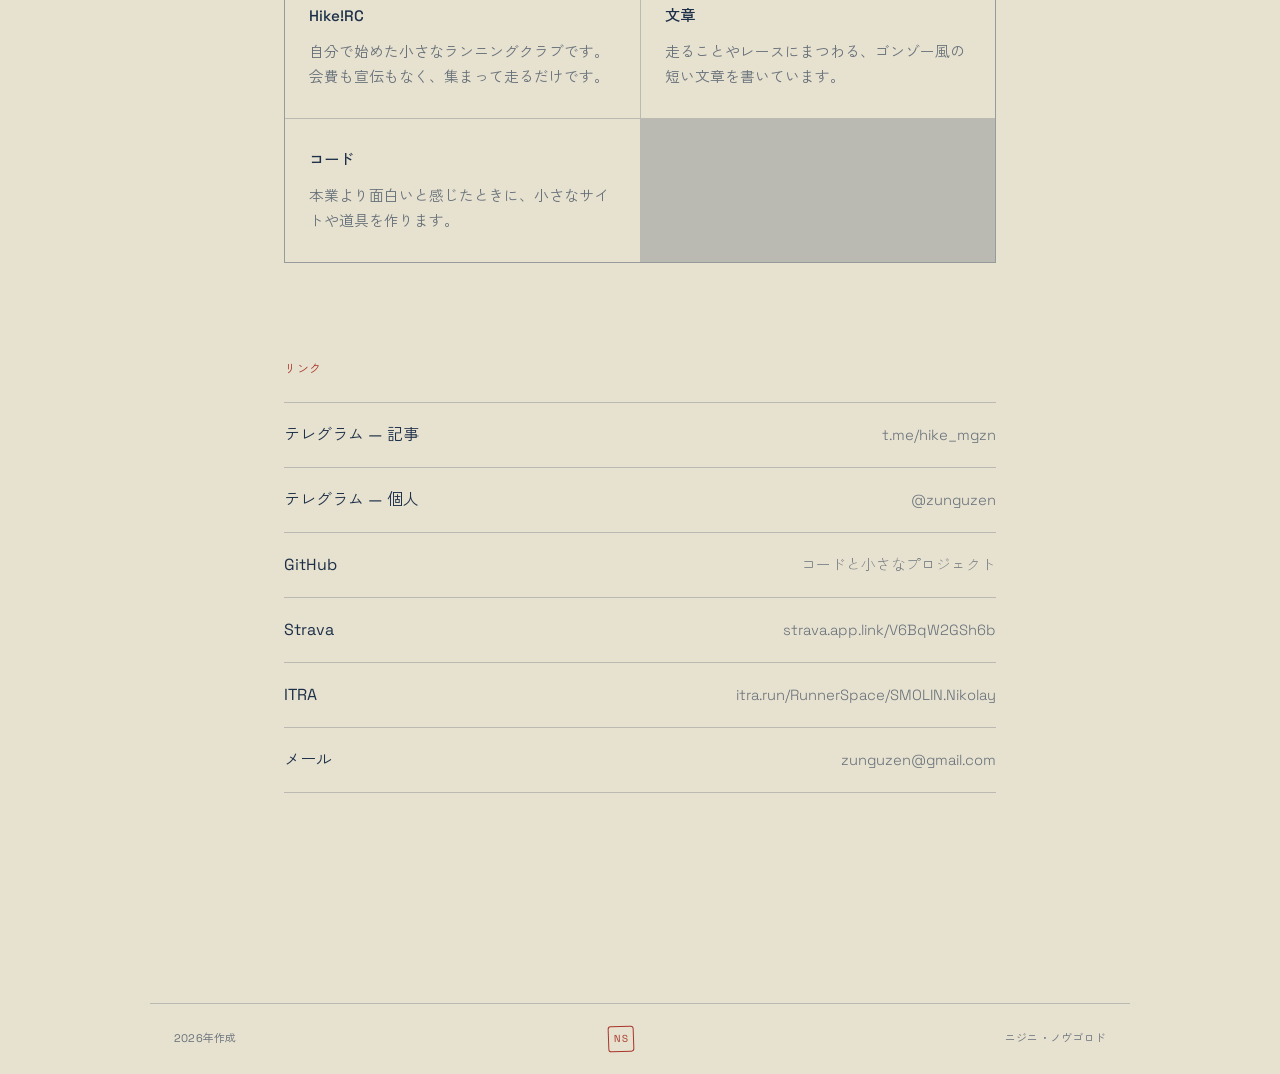
==== commit b0ddaa71: "Remove name from header title block Co-Authored-By: Claude Sonnet 5 <noreply@anthropic.com> Claude-S" ====
--- a/ja.html
+++ b/ja.html
@@ -14,7 +14,6 @@
 
 <header class="titleblock">
   <div class="titleblock-inner">
-    <span>N.スモーリン — 個人サイト</span>
     <span>建築家 / トレイルランナー</span>
     <span class="langs"><a href="index.html">EN</a> · <a href="ru.html">RU</a> · <strong>JP</strong></span>
   </div>
